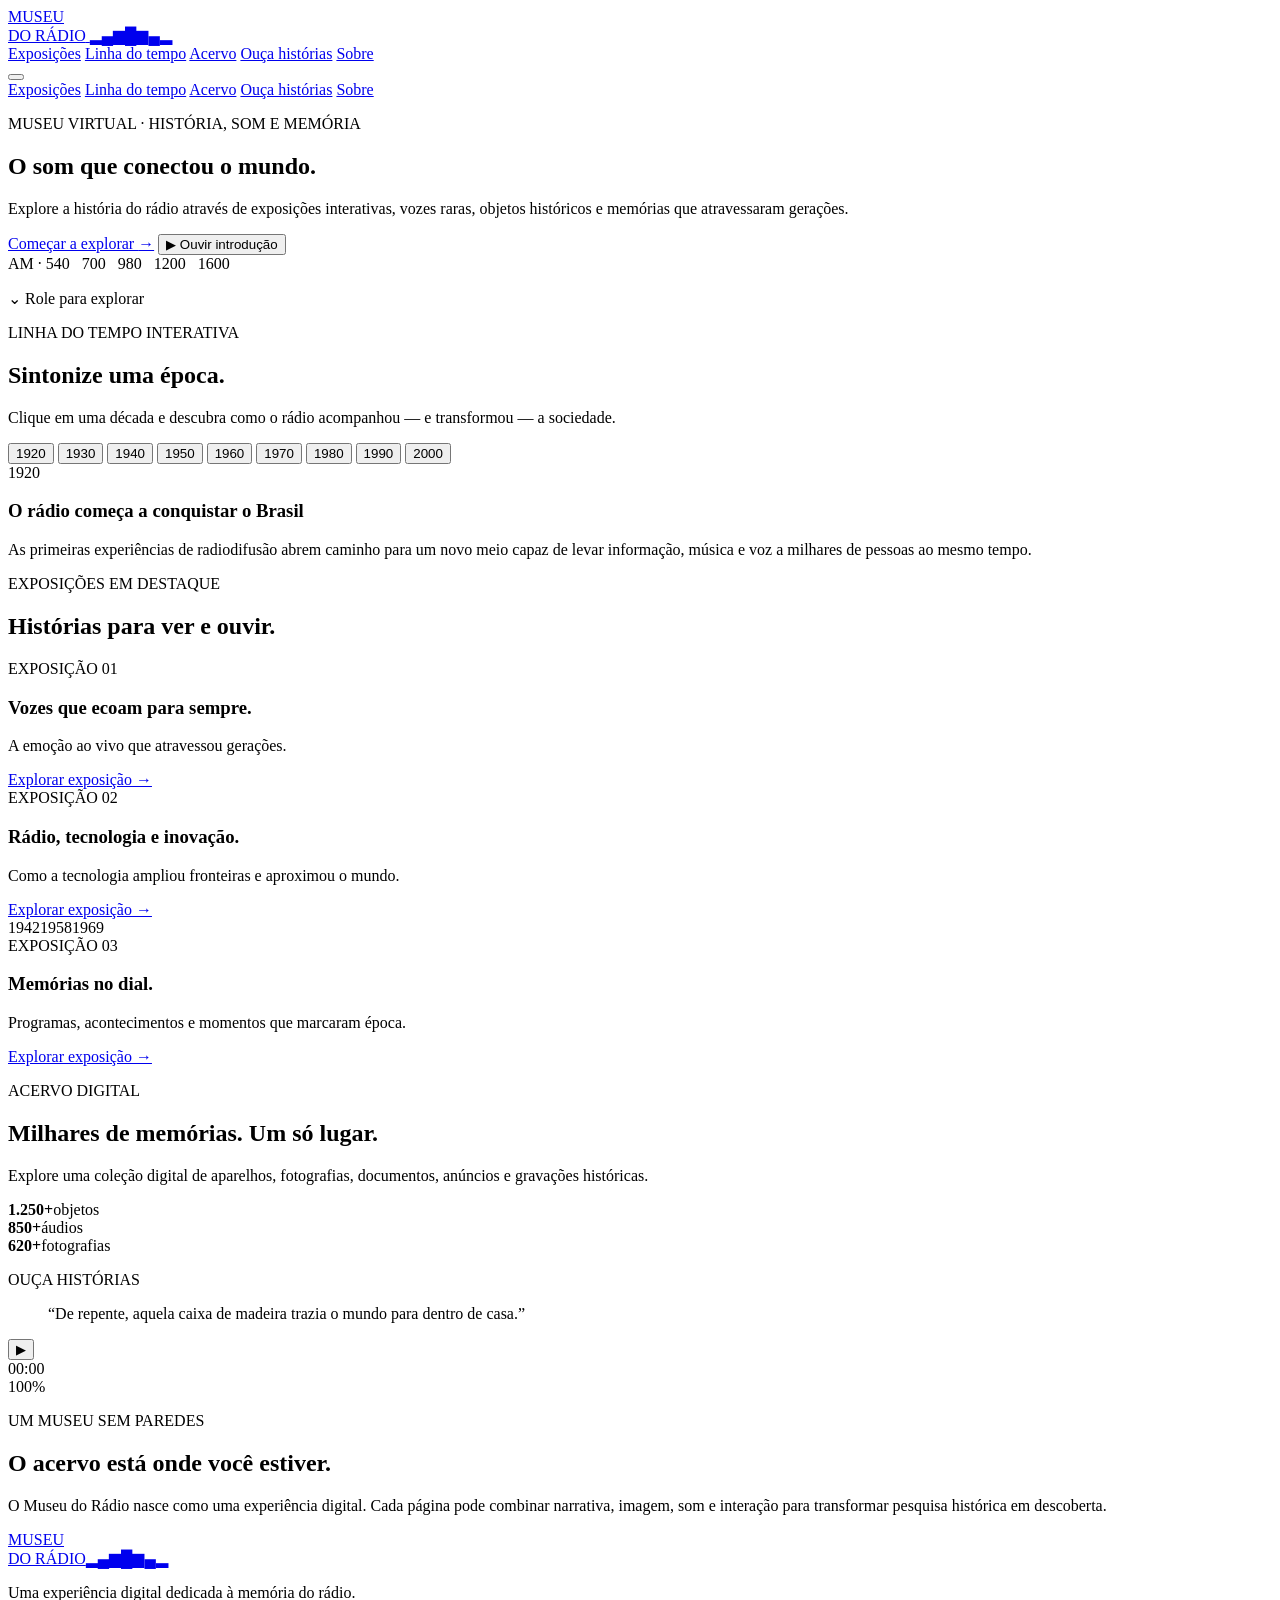
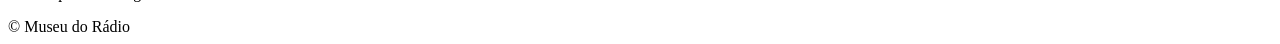
==== index.html @ 6caecdac "feat: add initial interactive museum homepage" ====
<!DOCTYPE html>
<html lang="pt-BR">
<head>
  <meta charset="UTF-8" />
  <meta name="viewport" content="width=device-width, initial-scale=1.0" />
  <meta name="description" content="Museu do Rádio — uma experiência digital sobre a história, as vozes e a tecnologia que conectaram gerações." />
  <title>Museu do Rádio</title>
  <link rel="preconnect" href="https://fonts.googleapis.com">
  <link rel="preconnect" href="https://fonts.gstatic.com" crossorigin>
  <link href="https://fonts.googleapis.com/css2?family=Cormorant+Garamond:wght@500;600;700&family=Inter:wght@400;500;600;700&display=swap" rel="stylesheet">
  <link rel="stylesheet" href="styles.css" />
</head>
<body>
  <div class="noise" aria-hidden="true"></div>

  <header class="site-header">
    <a class="brand" href="#inicio" aria-label="Museu do Rádio - Início">
      <span class="brand-title">MUSEU<br>DO RÁDIO</span>
      <span class="brand-wave" aria-hidden="true">▂▄▆█▆▄▂</span>
    </a>

    <nav class="desktop-nav" aria-label="Navegação principal">
      <a href="#exposicoes">Exposições</a>
      <a href="#linha-do-tempo">Linha do tempo</a>
      <a href="#acervo">Acervo</a>
      <a href="#historias">Ouça histórias</a>
      <a href="#sobre">Sobre</a>
    </nav>

    <button class="menu-toggle" type="button" aria-label="Abrir menu" aria-expanded="false" aria-controls="mobile-menu">
      <span></span><span></span><span></span>
    </button>

    <nav class="mobile-menu" id="mobile-menu" aria-label="Navegação mobile">
      <a href="#exposicoes">Exposições</a>
      <a href="#linha-do-tempo">Linha do tempo</a>
      <a href="#acervo">Acervo</a>
      <a href="#historias">Ouça histórias</a>
      <a href="#sobre">Sobre</a>
    </nav>
  </header>

  <main>
    <section class="hero" id="inicio">
      <div class="hero-copy reveal">
        <p class="eyebrow">MUSEU VIRTUAL · HISTÓRIA, SOM E MEMÓRIA</p>
        <h1>O som que <span>conectou</span> o mundo.</h1>
        <p class="hero-text">Explore a história do rádio através de exposições interativas, vozes raras, objetos históricos e memórias que atravessaram gerações.</p>
        <div class="hero-actions">
          <a class="primary-button" href="#linha-do-tempo">Começar a explorar <span>→</span></a>
          <button class="audio-button" type="button" id="intro-button" aria-pressed="false">
            <span class="play-icon">▶</span>
            <span id="intro-label">Ouvir introdução</span>
          </button>
        </div>
      </div>

      <div class="hero-art reveal" aria-label="Ilustração de um rádio antigo com onda sonora animada">
        <div class="wave-field" aria-hidden="true" id="wave-field"></div>
        <div class="radio-wrap" id="radio-wrap">
          <div class="radio-shadow"></div>
          <div class="radio">
            <div class="radio-face">
              <div class="speaker-grid"></div>
              <div class="dial-panel">
                <div class="frequency-line"><span></span><span></span><span></span><span></span><span></span></div>
                <div class="station-text">AM · 540 &nbsp; 700 &nbsp; 980 &nbsp; 1200 &nbsp; 1600</div>
              </div>
              <div class="controls">
                <div class="knob"></div>
                <div class="buttons"><i></i><i></i><i></i><i></i><i></i></div>
                <div class="knob"></div>
              </div>
            </div>
          </div>
        </div>
        <p class="scroll-hint"><span>⌄</span> Role para explorar</p>
      </div>
    </section>

    <section class="timeline-section content-section" id="linha-do-tempo">
      <div class="section-heading reveal">
        <p class="eyebrow">LINHA DO TEMPO INTERATIVA</p>
        <h2>Sintonize uma época.</h2>
        <p>Clique em uma década e descubra como o rádio acompanhou — e transformou — a sociedade.</p>
      </div>

      <div class="timeline reveal" role="group" aria-label="Décadas da história do rádio">
        <div class="timeline-track"></div>
        <button class="timeline-year active" data-year="1920" type="button"><span>1920</span></button>
        <button class="timeline-year" data-year="1930" type="button"><span>1930</span></button>
        <button class="timeline-year" data-year="1940" type="button"><span>1940</span></button>
        <button class="timeline-year" data-year="1950" type="button"><span>1950</span></button>
        <button class="timeline-year" data-year="1960" type="button"><span>1960</span></button>
        <button class="timeline-year" data-year="1970" type="button"><span>1970</span></button>
        <button class="timeline-year" data-year="1980" type="button"><span>1980</span></button>
        <button class="timeline-year" data-year="1990" type="button"><span>1990</span></button>
        <button class="timeline-year" data-year="2000" type="button"><span>2000</span></button>
      </div>

      <article class="timeline-card reveal" id="timeline-card" aria-live="polite">
        <div>
          <span class="timeline-big-year" id="timeline-big-year">1920</span>
          <h3 id="timeline-title">O rádio começa a conquistar o Brasil</h3>
        </div>
        <p id="timeline-description">As primeiras experiências de radiodifusão abrem caminho para um novo meio capaz de levar informação, música e voz a milhares de pessoas ao mesmo tempo.</p>
      </article>
    </section>

    <section class="exhibitions content-section" id="exposicoes">
      <div class="section-heading reveal">
        <p class="eyebrow">EXPOSIÇÕES EM DESTAQUE</p>
        <h2>Histórias para ver e ouvir.</h2>
      </div>

      <div class="cards-grid">
        <article class="museum-card reveal">
          <div class="card-visual microphone-visual" aria-hidden="true"><div class="mic"></div><div class="sound-lines"></div></div>
          <div class="card-content"><span>EXPOSIÇÃO 01</span><h3>Vozes que ecoam para sempre.</h3><p>A emoção ao vivo que atravessou gerações.</p><a href="#historias">Explorar exposição →</a></div>
        </article>
        <article class="museum-card reveal">
          <div class="card-visual frequency-visual" aria-hidden="true"><div class="frequency-ring"></div></div>
          <div class="card-content"><span>EXPOSIÇÃO 02</span><h3>Rádio, tecnologia e inovação.</h3><p>Como a tecnologia ampliou fronteiras e aproximou o mundo.</p><a href="#acervo">Explorar exposição →</a></div>
        </article>
        <article class="museum-card reveal">
          <div class="card-visual memory-visual" aria-hidden="true"><span>1942</span><span>1958</span><span>1969</span></div>
          <div class="card-content"><span>EXPOSIÇÃO 03</span><h3>Memórias no dial.</h3><p>Programas, acontecimentos e momentos que marcaram época.</p><a href="#linha-do-tempo">Explorar exposição →</a></div>
        </article>
      </div>
    </section>

    <section class="archive-story content-section" id="acervo">
      <div class="archive-panel reveal">
        <p class="eyebrow">ACERVO DIGITAL</p>
        <h2>Milhares de memórias. Um só lugar.</h2>
        <p>Explore uma coleção digital de aparelhos, fotografias, documentos, anúncios e gravações históricas.</p>
        <div class="archive-stats">
          <div><strong>1.250+</strong><span>objetos</span></div>
          <div><strong>850+</strong><span>áudios</span></div>
          <div><strong>620+</strong><span>fotografias</span></div>
        </div>
      </div>

      <div class="story-panel reveal" id="historias">
        <p class="eyebrow">OUÇA HISTÓRIAS</p>
        <blockquote>“De repente, aquela caixa de madeira trazia o mundo para dentro de casa.”</blockquote>
        <div class="story-player">
          <button type="button" id="story-play" aria-label="Reproduzir história">▶</button>
          <div class="story-wave" aria-hidden="true"><i></i><i></i><i></i><i></i><i></i><i></i><i></i><i></i><i></i><i></i><i></i><i></i><i></i><i></i><i></i></div>
          <span id="story-time">00:00</span>
        </div>
      </div>
    </section>

    <section class="about content-section" id="sobre">
      <div class="about-number reveal">100%</div>
      <div class="about-copy reveal"><p class="eyebrow">UM MUSEU SEM PAREDES</p><h2>O acervo está onde você estiver.</h2><p>O Museu do Rádio nasce como uma experiência digital. Cada página pode combinar narrativa, imagem, som e interação para transformar pesquisa histórica em descoberta.</p></div>
    </section>
  </main>

  <footer>
    <a class="brand footer-brand" href="#inicio"><span class="brand-title">MUSEU<br>DO RÁDIO</span><span class="brand-wave">▂▄▆█▆▄▂</span></a>
    <p>Uma experiência digital dedicada à memória do rádio.</p>
    <span>© <span id="year"></span> Museu do Rádio</span>
  </footer>

  <script src="script.js"></script>
</body>
</html>
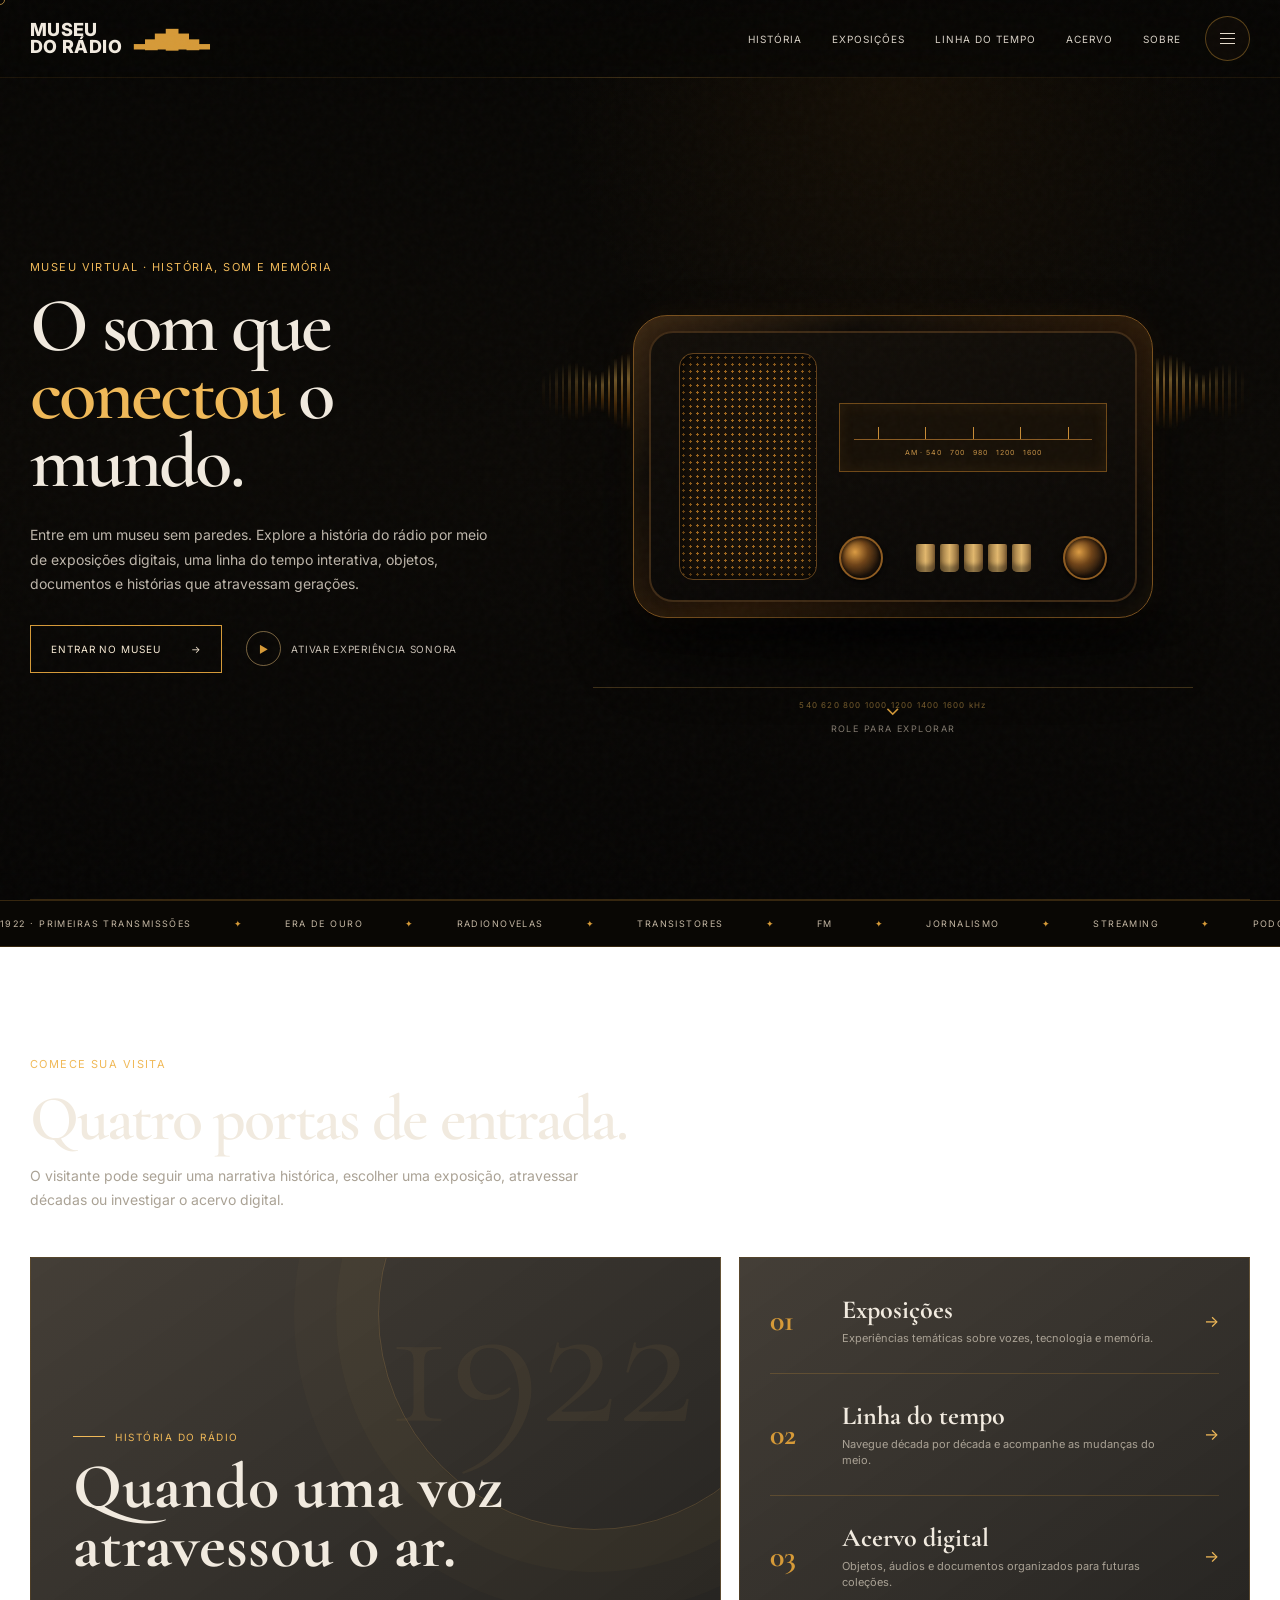
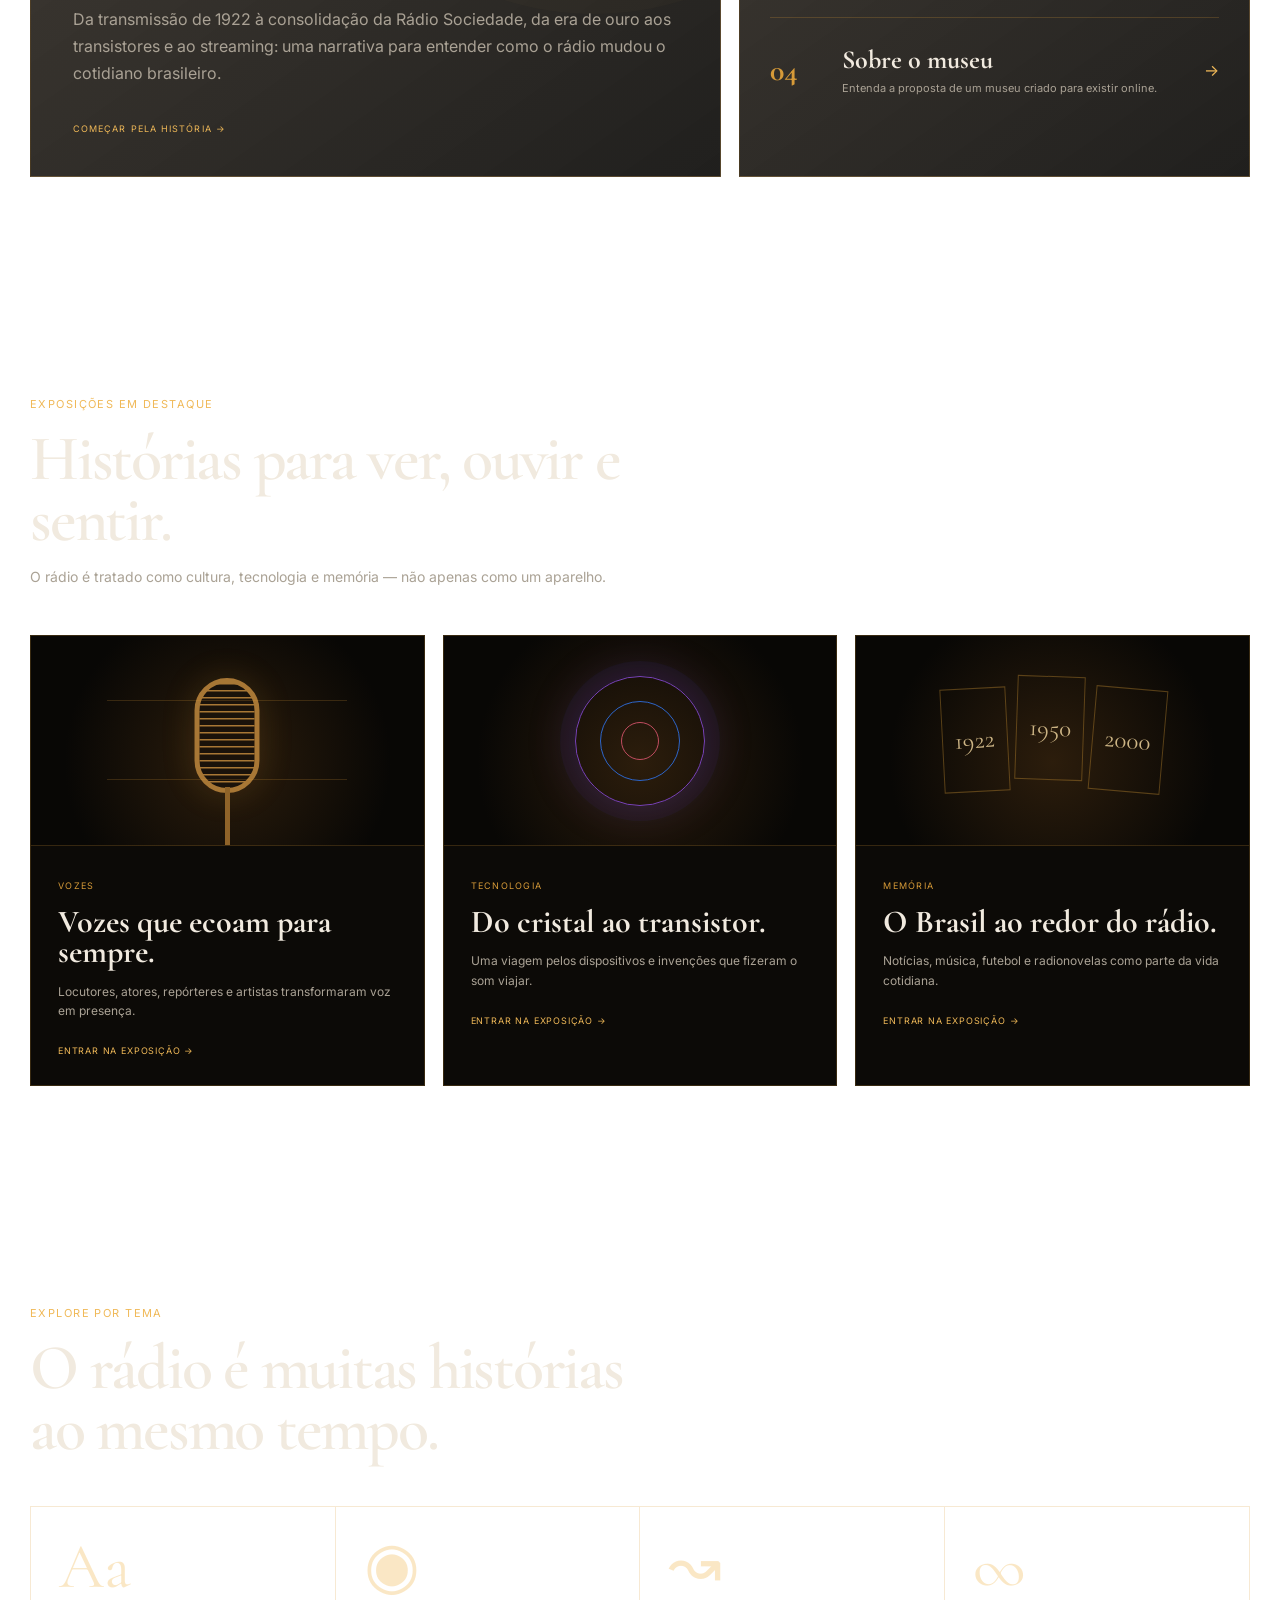
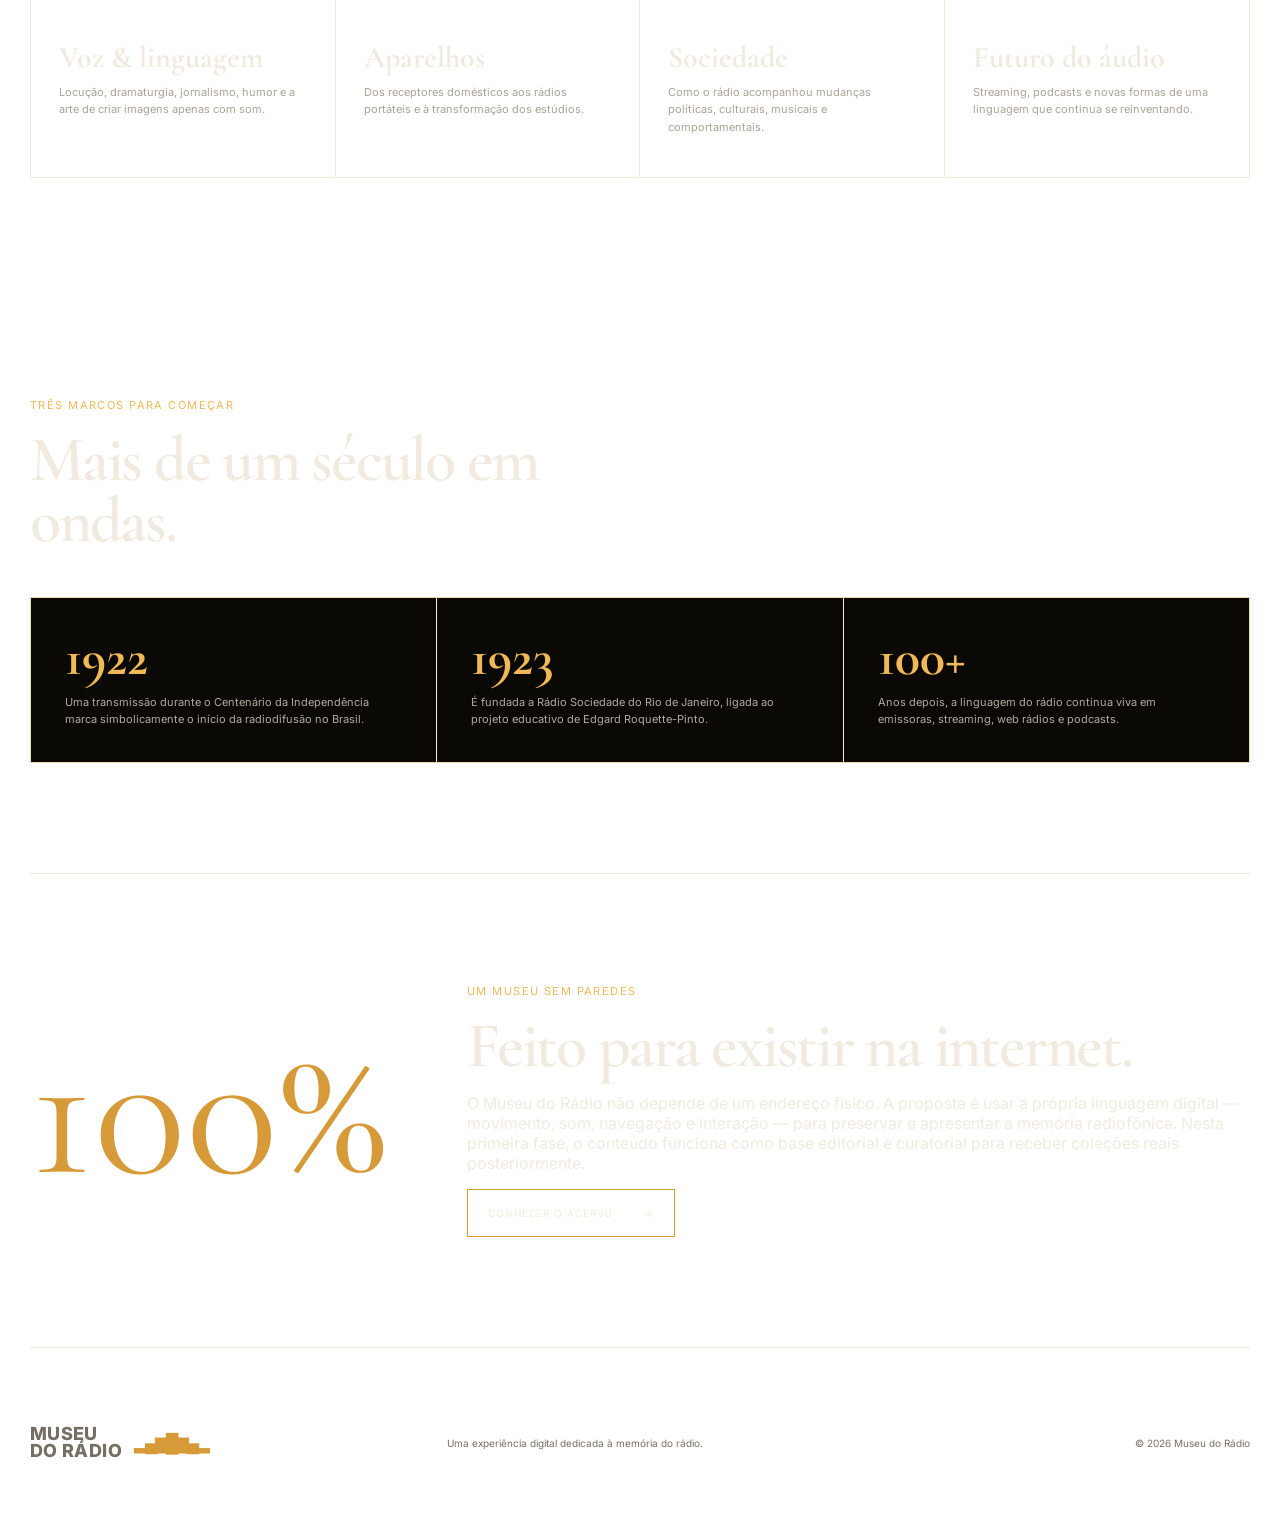
==== commit 2cb918cc: "feat: expand homepage into full virtual museum portal" ====
--- a/index.html
+++ b/index.html
@@ -5,39 +5,17 @@
   <meta name="viewport" content="width=device-width, initial-scale=1.0" />
   <meta name="description" content="Museu do Rádio — uma experiência digital sobre a história, as vozes e a tecnologia que conectaram gerações." />
   <title>Museu do Rádio</title>
-  <link rel="preconnect" href="https://fonts.googleapis.com">
-  <link rel="preconnect" href="https://fonts.gstatic.com" crossorigin>
+  <link rel="preconnect" href="https://fonts.googleapis.com"><link rel="preconnect" href="https://fonts.gstatic.com" crossorigin>
   <link href="https://fonts.googleapis.com/css2?family=Cormorant+Garamond:wght@500;600;700&family=Inter:wght@400;500;600;700&display=swap" rel="stylesheet">
-  <link rel="stylesheet" href="styles.css" />
+  <link rel="stylesheet" href="styles.css" /><link rel="stylesheet" href="site.css" />
 </head>
 <body>
-  <div class="noise" aria-hidden="true"></div>
-
+  <div class="noise" aria-hidden="true"></div><div class="tuning-dot" aria-hidden="true"></div>
   <header class="site-header">
-    <a class="brand" href="#inicio" aria-label="Museu do Rádio - Início">
-      <span class="brand-title">MUSEU<br>DO RÁDIO</span>
-      <span class="brand-wave" aria-hidden="true">▂▄▆█▆▄▂</span>
-    </a>
-
-    <nav class="desktop-nav" aria-label="Navegação principal">
-      <a href="#exposicoes">Exposições</a>
-      <a href="#linha-do-tempo">Linha do tempo</a>
-      <a href="#acervo">Acervo</a>
-      <a href="#historias">Ouça histórias</a>
-      <a href="#sobre">Sobre</a>
-    </nav>
-
-    <button class="menu-toggle" type="button" aria-label="Abrir menu" aria-expanded="false" aria-controls="mobile-menu">
-      <span></span><span></span><span></span>
-    </button>
-
-    <nav class="mobile-menu" id="mobile-menu" aria-label="Navegação mobile">
-      <a href="#exposicoes">Exposições</a>
-      <a href="#linha-do-tempo">Linha do tempo</a>
-      <a href="#acervo">Acervo</a>
-      <a href="#historias">Ouça histórias</a>
-      <a href="#sobre">Sobre</a>
-    </nav>
+    <a class="brand" href="index.html" aria-label="Museu do Rádio - Início"><span class="brand-title">MUSEU<br>DO RÁDIO</span><span class="brand-wave" aria-hidden="true">▂▄▆█▆▄▂</span></a>
+    <nav class="desktop-nav" aria-label="Navegação principal"><a href="historia.html">História</a><a href="exposicoes.html">Exposições</a><a href="linha-do-tempo.html">Linha do tempo</a><a href="acervo.html">Acervo</a><a href="#sobre">Sobre</a></nav>
+    <button class="menu-toggle" type="button" aria-label="Abrir menu" aria-expanded="false" aria-controls="mobile-menu"><span></span><span></span><span></span></button>
+    <nav class="mobile-menu" id="mobile-menu" aria-label="Navegação mobile"><a href="historia.html">História</a><a href="exposicoes.html">Exposições</a><a href="linha-do-tempo.html">Linha do tempo</a><a href="acervo.html">Acervo</a><a href="#sobre">Sobre</a></nav>
   </header>
 
   <main>
@@ -45,125 +23,48 @@
       <div class="hero-copy reveal">
         <p class="eyebrow">MUSEU VIRTUAL · HISTÓRIA, SOM E MEMÓRIA</p>
         <h1>O som que <span>conectou</span> o mundo.</h1>
-        <p class="hero-text">Explore a história do rádio através de exposições interativas, vozes raras, objetos históricos e memórias que atravessaram gerações.</p>
-        <div class="hero-actions">
-          <a class="primary-button" href="#linha-do-tempo">Começar a explorar <span>→</span></a>
-          <button class="audio-button" type="button" id="intro-button" aria-pressed="false">
-            <span class="play-icon">▶</span>
-            <span id="intro-label">Ouvir introdução</span>
-          </button>
-        </div>
+        <p class="hero-text">Entre em um museu sem paredes. Explore a história do rádio por meio de exposições digitais, uma linha do tempo interativa, objetos, documentos e histórias que atravessam gerações.</p>
+        <div class="hero-actions"><a class="primary-button" href="historia.html">Entrar no museu <span>→</span></a><button class="audio-button" type="button" id="intro-button" aria-pressed="false"><span class="play-icon">▶</span><span id="intro-label">Ativar experiência sonora</span></button></div>
       </div>
-
       <div class="hero-art reveal" aria-label="Ilustração de um rádio antigo com onda sonora animada">
         <div class="wave-field" aria-hidden="true" id="wave-field"></div>
-        <div class="radio-wrap" id="radio-wrap">
-          <div class="radio-shadow"></div>
-          <div class="radio">
-            <div class="radio-face">
-              <div class="speaker-grid"></div>
-              <div class="dial-panel">
-                <div class="frequency-line"><span></span><span></span><span></span><span></span><span></span></div>
-                <div class="station-text">AM · 540 &nbsp; 700 &nbsp; 980 &nbsp; 1200 &nbsp; 1600</div>
-              </div>
-              <div class="controls">
-                <div class="knob"></div>
-                <div class="buttons"><i></i><i></i><i></i><i></i><i></i></div>
-                <div class="knob"></div>
-              </div>
-            </div>
-          </div>
-        </div>
+        <div class="radio-wrap" id="radio-wrap"><div class="radio-shadow"></div><div class="radio"><div class="radio-face"><div class="speaker-grid"></div><div class="dial-panel"><div class="frequency-line"><span></span><span></span><span></span><span></span><span></span></div><div class="station-text">AM · 540 &nbsp; 700 &nbsp; 980 &nbsp; 1200 &nbsp; 1600</div></div><div class="controls"><div class="knob"></div><div class="buttons"><i></i><i></i><i></i><i></i><i></i></div><div class="knob"></div></div></div></div></div>
         <p class="scroll-hint"><span>⌄</span> Role para explorar</p>
       </div>
     </section>
 
-    <section class="timeline-section content-section" id="linha-do-tempo">
-      <div class="section-heading reveal">
-        <p class="eyebrow">LINHA DO TEMPO INTERATIVA</p>
-        <h2>Sintonize uma época.</h2>
-        <p>Clique em uma década e descubra como o rádio acompanhou — e transformou — a sociedade.</p>
-      </div>
+    <div class="home-marquee" aria-hidden="true"><div class="home-marquee-track"><span>1922 · primeiras transmissões</span><span>Era de ouro</span><span>Radionovelas</span><span>Transistores</span><span>FM</span><span>Jornalismo</span><span>Streaming</span><span>Podcasts</span><span>1922 · primeiras transmissões</span><span>Era de ouro</span><span>Radionovelas</span><span>Transistores</span><span>FM</span><span>Jornalismo</span><span>Streaming</span><span>Podcasts</span></div></div>
 
-      <div class="timeline reveal" role="group" aria-label="Décadas da história do rádio">
-        <div class="timeline-track"></div>
-        <button class="timeline-year active" data-year="1920" type="button"><span>1920</span></button>
-        <button class="timeline-year" data-year="1930" type="button"><span>1930</span></button>
-        <button class="timeline-year" data-year="1940" type="button"><span>1940</span></button>
-        <button class="timeline-year" data-year="1950" type="button"><span>1950</span></button>
-        <button class="timeline-year" data-year="1960" type="button"><span>1960</span></button>
-        <button class="timeline-year" data-year="1970" type="button"><span>1970</span></button>
-        <button class="timeline-year" data-year="1980" type="button"><span>1980</span></button>
-        <button class="timeline-year" data-year="1990" type="button"><span>1990</span></button>
-        <button class="timeline-year" data-year="2000" type="button"><span>2000</span></button>
-      </div>
-
-      <article class="timeline-card reveal" id="timeline-card" aria-live="polite">
-        <div>
-          <span class="timeline-big-year" id="timeline-big-year">1920</span>
-          <h3 id="timeline-title">O rádio começa a conquistar o Brasil</h3>
-        </div>
-        <p id="timeline-description">As primeiras experiências de radiodifusão abrem caminho para um novo meio capaz de levar informação, música e voz a milhares de pessoas ao mesmo tempo.</p>
-      </article>
-    </section>
-
-    <section class="exhibitions content-section" id="exposicoes">
-      <div class="section-heading reveal">
-        <p class="eyebrow">EXPOSIÇÕES EM DESTAQUE</p>
-        <h2>Histórias para ver e ouvir.</h2>
-      </div>
-
-      <div class="cards-grid">
-        <article class="museum-card reveal">
-          <div class="card-visual microphone-visual" aria-hidden="true"><div class="mic"></div><div class="sound-lines"></div></div>
-          <div class="card-content"><span>EXPOSIÇÃO 01</span><h3>Vozes que ecoam para sempre.</h3><p>A emoção ao vivo que atravessou gerações.</p><a href="#historias">Explorar exposição →</a></div>
-        </article>
-        <article class="museum-card reveal">
-          <div class="card-visual frequency-visual" aria-hidden="true"><div class="frequency-ring"></div></div>
-          <div class="card-content"><span>EXPOSIÇÃO 02</span><h3>Rádio, tecnologia e inovação.</h3><p>Como a tecnologia ampliou fronteiras e aproximou o mundo.</p><a href="#acervo">Explorar exposição →</a></div>
-        </article>
-        <article class="museum-card reveal">
-          <div class="card-visual memory-visual" aria-hidden="true"><span>1942</span><span>1958</span><span>1969</span></div>
-          <div class="card-content"><span>EXPOSIÇÃO 03</span><h3>Memórias no dial.</h3><p>Programas, acontecimentos e momentos que marcaram época.</p><a href="#linha-do-tempo">Explorar exposição →</a></div>
-        </article>
+    <section class="content-section">
+      <div class="section-heading reveal"><p class="eyebrow">COMECE SUA VISITA</p><h2>Quatro portas de entrada.</h2><p>O visitante pode seguir uma narrativa histórica, escolher uma exposição, atravessar décadas ou investigar o acervo digital.</p></div>
+      <div class="portal-grid">
+        <article class="portal-feature reveal"><span class="giant-year">1922</span><span class="museum-kicker">História do rádio</span><h3>Quando uma voz atravessou o ar.</h3><p>Da transmissão de 1922 à consolidação da Rádio Sociedade, da era de ouro aos transistores e ao streaming: uma narrativa para entender como o rádio mudou o cotidiano brasileiro.</p><a class="text-link" href="historia.html">Começar pela história →</a></article>
+        <div class="portal-list reveal"><a href="exposicoes.html"><strong>01</strong><div><h3>Exposições</h3><p>Experiências temáticas sobre vozes, tecnologia e memória.</p></div><b>→</b></a><a href="linha-do-tempo.html"><strong>02</strong><div><h3>Linha do tempo</h3><p>Navegue década por década e acompanhe as mudanças do meio.</p></div><b>→</b></a><a href="acervo.html"><strong>03</strong><div><h3>Acervo digital</h3><p>Objetos, áudios e documentos organizados para futuras coleções.</p></div><b>→</b></a><a href="#sobre"><strong>04</strong><div><h3>Sobre o museu</h3><p>Entenda a proposta de um museu criado para existir online.</p></div><b>→</b></a></div>
       </div>
     </section>
 
-    <section class="archive-story content-section" id="acervo">
-      <div class="archive-panel reveal">
-        <p class="eyebrow">ACERVO DIGITAL</p>
-        <h2>Milhares de memórias. Um só lugar.</h2>
-        <p>Explore uma coleção digital de aparelhos, fotografias, documentos, anúncios e gravações históricas.</p>
-        <div class="archive-stats">
-          <div><strong>1.250+</strong><span>objetos</span></div>
-          <div><strong>850+</strong><span>áudios</span></div>
-          <div><strong>620+</strong><span>fotografias</span></div>
-        </div>
-      </div>
-
-      <div class="story-panel reveal" id="historias">
-        <p class="eyebrow">OUÇA HISTÓRIAS</p>
-        <blockquote>“De repente, aquela caixa de madeira trazia o mundo para dentro de casa.”</blockquote>
-        <div class="story-player">
-          <button type="button" id="story-play" aria-label="Reproduzir história">▶</button>
-          <div class="story-wave" aria-hidden="true"><i></i><i></i><i></i><i></i><i></i><i></i><i></i><i></i><i></i><i></i><i></i><i></i><i></i><i></i><i></i></div>
-          <span id="story-time">00:00</span>
-        </div>
+    <section class="content-section" id="exposicoes">
+      <div class="section-heading reveal"><p class="eyebrow">EXPOSIÇÕES EM DESTAQUE</p><h2>Histórias para ver, ouvir e sentir.</h2><p>O rádio é tratado como cultura, tecnologia e memória — não apenas como um aparelho.</p></div>
+      <div class="cards-grid">
+        <article class="museum-card reveal"><div class="card-visual microphone-visual"><div class="mic"></div><div class="sound-lines"></div></div><div class="card-content"><span>VOZES</span><h3>Vozes que ecoam para sempre.</h3><p>Locutores, atores, repórteres e artistas transformaram voz em presença.</p><a href="exposicoes.html">Entrar na exposição →</a></div></article>
+        <article class="museum-card reveal"><div class="card-visual frequency-visual"><div class="frequency-ring"></div></div><div class="card-content"><span>TECNOLOGIA</span><h3>Do cristal ao transistor.</h3><p>Uma viagem pelos dispositivos e invenções que fizeram o som viajar.</p><a href="exposicoes.html">Entrar na exposição →</a></div></article>
+        <article class="museum-card reveal"><div class="card-visual memory-visual"><span>1922</span><span>1950</span><span>2000</span></div><div class="card-content"><span>MEMÓRIA</span><h3>O Brasil ao redor do rádio.</h3><p>Notícias, música, futebol e radionovelas como parte da vida cotidiana.</p><a href="exposicoes.html">Entrar na exposição →</a></div></article>
       </div>
     </section>
 
-    <section class="about content-section" id="sobre">
-      <div class="about-number reveal">100%</div>
-      <div class="about-copy reveal"><p class="eyebrow">UM MUSEU SEM PAREDES</p><h2>O acervo está onde você estiver.</h2><p>O Museu do Rádio nasce como uma experiência digital. Cada página pode combinar narrativa, imagem, som e interação para transformar pesquisa histórica em descoberta.</p></div>
+    <section class="content-section">
+      <div class="section-heading reveal"><p class="eyebrow">EXPLORE POR TEMA</p><h2>O rádio é muitas histórias ao mesmo tempo.</h2></div>
+      <div class="theme-grid reveal"><a class="theme-card" href="historia.html#ouro"><div class="theme-icon">Aa</div><h3>Voz & linguagem</h3><p>Locução, dramaturgia, jornalismo, humor e a arte de criar imagens apenas com som.</p></a><a class="theme-card" href="acervo.html"><div class="theme-icon">◉</div><h3>Aparelhos</h3><p>Dos receptores domésticos aos rádios portáteis e à transformação dos estúdios.</p></a><a class="theme-card" href="linha-do-tempo.html"><div class="theme-icon">↝</div><h3>Sociedade</h3><p>Como o rádio acompanhou mudanças políticas, culturais, musicais e comportamentais.</p></a><a class="theme-card" href="historia.html#digital"><div class="theme-icon">∞</div><h3>Futuro do áudio</h3><p>Streaming, podcasts e novas formas de uma linguagem que continua se reinventando.</p></a></div>
     </section>
+
+    <section class="content-section">
+      <div class="section-heading reveal"><p class="eyebrow">TRÊS MARCOS PARA COMEÇAR</p><h2>Mais de um século em ondas.</h2></div>
+      <div class="fact-strip reveal"><div class="fact"><strong>1922</strong><span>Uma transmissão durante o Centenário da Independência marca simbolicamente o início da radiodifusão no Brasil.</span></div><div class="fact"><strong>1923</strong><span>É fundada a Rádio Sociedade do Rio de Janeiro, ligada ao projeto educativo de Edgard Roquette-Pinto.</span></div><div class="fact"><strong>100+</strong><span>Anos depois, a linguagem do rádio continua viva em emissoras, streaming, web rádios e podcasts.</span></div></div>
+    </section>
+
+    <section class="about content-section" id="sobre"><div class="about-number reveal">100%</div><div class="about-copy reveal"><p class="eyebrow">UM MUSEU SEM PAREDES</p><h2>Feito para existir na internet.</h2><p>O Museu do Rádio não depende de um endereço físico. A proposta é usar a própria linguagem digital — movimento, som, navegação e interação — para preservar e apresentar a memória radiofônica. Nesta primeira fase, o conteúdo funciona como base editorial e curatorial para receber coleções reais posteriormente.</p><a class="primary-button" href="acervo.html">Conhecer o acervo <span>→</span></a></div></section>
   </main>
 
-  <footer>
-    <a class="brand footer-brand" href="#inicio"><span class="brand-title">MUSEU<br>DO RÁDIO</span><span class="brand-wave">▂▄▆█▆▄▂</span></a>
-    <p>Uma experiência digital dedicada à memória do rádio.</p>
-    <span>© <span id="year"></span> Museu do Rádio</span>
-  </footer>
-
-  <script src="script.js"></script>
-</body>
-</html>
+  <footer><a class="brand footer-brand" href="index.html"><span class="brand-title">MUSEU<br>DO RÁDIO</span><span class="brand-wave">▂▄▆█▆▄▂</span></a><p>Uma experiência digital dedicada à memória do rádio.</p><span>© <span id="year"></span> Museu do Rádio</span></footer>
+  <script src="script.js"></script><script src="site.js"></script>
+</body></html>
--- a/styles.css
+++ b/styles.css
@@ -0,0 +1,243 @@
+:root {
+  --bg: #080705;
+  --bg-soft: #0f0d09;
+  --panel: rgba(22, 18, 12, 0.78);
+  --line: rgba(219, 157, 55, 0.22);
+  --gold: #d69a38;
+  --gold-bright: #f0b958;
+  --cream: #f1eadf;
+  --muted: #aaa295;
+  --max: 1220px;
+}
+
+* { box-sizing: border-box; }
+html { scroll-behavior: smooth; }
+body {
+  margin: 0;
+  background:
+    radial-gradient(circle at 70% 10%, rgba(181, 110, 19, 0.08), transparent 28%),
+    linear-gradient(180deg, #070604 0%, #0b0906 50%, #060504 100%);
+  color: var(--cream);
+  font-family: 'Inter', sans-serif;
+  overflow-x: hidden;
+}
+body::selection { background: var(--gold); color: #090705; }
+a { color: inherit; text-decoration: none; }
+button { font: inherit; }
+
+.noise {
+  position: fixed;
+  inset: 0;
+  pointer-events: none;
+  z-index: 50;
+  opacity: 0.032;
+  background-image: url("data:image/svg+xml,%3Csvg viewBox='0 0 180 180' xmlns='http://www.w3.org/2000/svg'%3E%3Cfilter id='n'%3E%3CfeTurbulence type='fractalNoise' baseFrequency='.8' numOctaves='3' stitchTiles='stitch'/%3E%3C/filter%3E%3Crect width='100%25' height='100%25' filter='url(%23n)' opacity='.8'/%3E%3C/svg%3E");
+}
+
+.site-header {
+  width: min(calc(100% - 40px), var(--max));
+  margin: 0 auto;
+  min-height: 94px;
+  display: flex;
+  align-items: center;
+  justify-content: space-between;
+  gap: 24px;
+  position: relative;
+  z-index: 20;
+}
+.brand { display: inline-flex; align-items: center; gap: 12px; }
+.brand-title { font-weight: 800; font-size: 17px; line-height: .94; letter-spacing: .02em; }
+.brand-wave { color: var(--gold); font-size: 18px; letter-spacing: -3px; }
+.desktop-nav { display: flex; align-items: center; gap: 30px; margin-left: auto; }
+.desktop-nav a { text-transform: uppercase; font-size: 10px; letter-spacing: .1em; color: #d8d1c6; transition: color .25s ease; }
+.desktop-nav a:hover { color: var(--gold-bright); }
+.menu-toggle {
+  width: 45px; height: 45px; border-radius: 50%; border: 1px solid rgba(219,157,55,.38); background: rgba(20,15,9,.5); display: grid; place-content: center; gap: 4px; cursor: pointer; color: white;
+}
+.menu-toggle span { width: 15px; height: 1px; background: #e6dccd; display: block; transition: .25s ease; }
+.mobile-menu { display: none; }
+
+.hero {
+  width: min(calc(100% - 40px), var(--max));
+  margin: 0 auto;
+  min-height: 650px;
+  display: grid;
+  grid-template-columns: .8fr 1.2fr;
+  align-items: center;
+  gap: 30px;
+  border-bottom: 1px solid var(--line);
+  padding: 20px 0 64px;
+}
+.hero-copy { position: relative; z-index: 3; }
+.eyebrow { color: var(--gold-bright); font-size: 11px; letter-spacing: .13em; text-transform: uppercase; margin: 0 0 18px; }
+.hero h1, .section-heading h2, .archive-panel h2, .about-copy h2 {
+  font-family: 'Cormorant Garamond', serif;
+  font-weight: 600;
+  margin: 0;
+  letter-spacing: -.035em;
+}
+.hero h1 { font-size: clamp(56px, 6vw, 92px); max-width: 650px; line-height: .88; }
+.hero h1 span { color: var(--gold-bright); }
+.hero-text { color: #bdb5aa; max-width: 520px; font-size: 14px; line-height: 1.75; margin: 28px 0; }
+.hero-actions { display: flex; align-items: center; flex-wrap: wrap; gap: 18px; }
+.primary-button {
+  min-height: 48px; padding: 0 20px; border: 1px solid var(--gold); color: #f7ead4; display: inline-flex; align-items: center; gap: 30px; text-transform: uppercase; font-size: 10px; letter-spacing: .09em; transition: .25s ease;
+}
+.primary-button:hover { background: var(--gold); color: #090705; }
+.audio-button { border: 0; background: transparent; color: #c9c0b5; display: flex; align-items: center; gap: 10px; cursor: pointer; text-transform: uppercase; font-size: 10px; letter-spacing: .07em; }
+.play-icon { width: 35px; height: 35px; border: 1px solid rgba(230,190,120,.5); border-radius: 50%; display: grid; place-items: center; color: var(--gold); font-size: 10px; }
+
+.hero-art { min-height: 535px; position: relative; display: grid; place-items: center; perspective: 900px; }
+.wave-field { position: absolute; width: 100%; height: 50%; top: 11%; left: 0; display: flex; align-items: center; justify-content: center; gap: 4px; opacity: .95; mask-image: linear-gradient(90deg, transparent, #000 13%, #000 87%, transparent); }
+.wave-bar { width: 3px; min-height: 4px; border-radius: 99px; background: linear-gradient(180deg, transparent, var(--gold-bright), #9b5b12, transparent); box-shadow: 0 0 10px rgba(240,185,88,.15); transform-origin: center; }
+.radio-wrap { position: relative; z-index: 2; width: min(520px, 82%); transform-style: preserve-3d; transition: transform .2s ease-out; }
+.radio-shadow { position: absolute; width: 115%; height: 36px; left: -7.5%; bottom: -30px; background: radial-gradient(ellipse, rgba(0,0,0,.85), transparent 70%); filter: blur(7px); }
+.radio {
+  aspect-ratio: 1.72 / 1;
+  border-radius: 34px;
+  padding: 15px;
+  background: linear-gradient(145deg, #342211 0%, #0d0a07 25%, #241508 55%, #090705 85%);
+  border: 1px solid #79501e;
+  box-shadow: inset 0 0 25px rgba(255,190,75,.08), 0 35px 60px rgba(0,0,0,.65), 0 0 30px rgba(180,110,25,.08);
+}
+.radio-face {
+  height: 100%; border-radius: 24px; border: 2px solid #3f2b16; background: linear-gradient(#120e09, #0a0806); padding: 20px 28px; display: grid; grid-template-columns: .75fr 1.45fr; grid-template-rows: 1fr auto; gap: 15px 22px;
+}
+.speaker-grid {
+  grid-row: 1 / 3;
+  border-radius: 14px;
+  border: 1px solid #62411c;
+  background-color: #171008;
+  background-image: radial-gradient(circle, #a46a1f 1px, transparent 1.3px);
+  background-size: 7px 7px;
+  box-shadow: inset 0 0 20px #000;
+}
+.dial-panel { align-self: center; padding: 14px; border: 1px solid #704918; background: #171007; box-shadow: inset 0 0 16px rgba(236,171,66,.08); }
+.frequency-line { height: 22px; border-bottom: 1px solid #8b5c23; display: flex; justify-content: space-around; align-items: end; }
+.frequency-line span { height: 12px; width: 1px; background: #c88c36; }
+.station-text { color: #c79246; font-size: 7px; letter-spacing: .12em; margin-top: 8px; text-align: center; white-space: nowrap; }
+.controls { display: flex; align-items: center; justify-content: space-between; gap: 14px; }
+.knob { width: 44px; height: 44px; border-radius: 50%; border: 2px solid #8e5b20; background: radial-gradient(circle at 35% 35%, #dc9c42, #6f4318 35%, #1d1209 68%); box-shadow: inset 0 0 5px #000, 0 2px 5px #000; }
+.buttons { display: flex; align-items: end; gap: 5px; flex: 1; justify-content: center; }
+.buttons i { display: block; width: 19px; height: 28px; border-radius: 2px 2px 5px 5px; background: linear-gradient(90deg, #8f6e3b, #e1b76d, #856234); box-shadow: inset 0 -7px 4px rgba(0,0,0,.35); }
+.scroll-hint { position: absolute; bottom: 0; margin: 0; color: #82796e; text-transform: uppercase; font-size: 9px; letter-spacing: .16em; display: flex; flex-direction: column; gap: 3px; align-items: center; }
+.scroll-hint span { font-size: 20px; color: var(--gold); animation: bob 1.6s ease-in-out infinite; }
+
+.content-section { width: min(calc(100% - 40px), var(--max)); margin: 0 auto; padding: 110px 0; }
+.section-heading { max-width: 650px; margin-bottom: 46px; }
+.section-heading h2, .archive-panel h2, .about-copy h2 { font-size: clamp(42px, 5vw, 70px); line-height: .95; }
+.section-heading > p:last-child { color: var(--muted); max-width: 590px; line-height: 1.7; font-size: 14px; }
+
+.timeline-section { border-bottom: 1px solid var(--line); }
+.timeline { display: grid; grid-template-columns: repeat(9, 1fr); position: relative; margin: 70px 0 45px; }
+.timeline-track { position: absolute; height: 1px; background: linear-gradient(90deg, transparent, #745022 7%, #745022 93%, transparent); left: 0; right: 0; top: 50%; }
+.timeline-year { position: relative; z-index: 2; justify-self: center; width: 58px; height: 58px; border-radius: 50%; background: #0b0906; border: 1px solid transparent; color: #9f978b; cursor: pointer; transition: .25s ease; font-size: 10px; }
+.timeline-year::after { content: ''; position: absolute; width: 6px; height: 6px; background: #b98131; border-radius: 50%; top: 50%; left: 50%; transform: translate(-50%,-50%); transition: .25s ease; }
+.timeline-year span { position: absolute; top: -23px; left: 50%; transform: translateX(-50%); }
+.timeline-year:hover, .timeline-year.active { border-color: var(--gold); color: var(--gold-bright); box-shadow: 0 0 35px rgba(214,154,56,.12); }
+.timeline-year.active::after { width: 13px; height: 13px; background: var(--gold-bright); box-shadow: 0 0 18px var(--gold); }
+.timeline-card { display: grid; grid-template-columns: .8fr 1.2fr; gap: 50px; padding: 34px; border: 1px solid var(--line); background: linear-gradient(120deg, rgba(44,29,12,.45), rgba(12,10,7,.65)); }
+.timeline-big-year { display: block; font-family: 'Cormorant Garamond', serif; color: var(--gold-bright); font-size: 64px; line-height: 1; }
+.timeline-card h3 { font-family: 'Cormorant Garamond', serif; font-size: 30px; margin: 8px 0 0; }
+.timeline-card p { color: var(--muted); line-height: 1.8; margin: 0; align-self: center; }
+
+.cards-grid { display: grid; grid-template-columns: repeat(3, 1fr); gap: 18px; }
+.museum-card { min-height: 430px; border: 1px solid var(--line); background: #0c0a07; overflow: hidden; position: relative; transition: transform .3s ease, border-color .3s ease; }
+.museum-card:hover { transform: translateY(-7px); border-color: rgba(219,157,55,.55); }
+.card-visual { height: 210px; border-bottom: 1px solid var(--line); position: relative; overflow: hidden; background: radial-gradient(circle at 50% 60%, #2c1d0c, #080705 70%); }
+.card-content { padding: 27px; }
+.card-content > span { color: var(--gold); font-size: 9px; letter-spacing: .14em; }
+.card-content h3 { font-family: 'Cormorant Garamond', serif; font-size: 32px; line-height: .95; margin: 14px 0; }
+.card-content p { color: var(--muted); font-size: 12px; line-height: 1.65; }
+.card-content a { color: var(--gold-bright); text-transform: uppercase; font-size: 9px; letter-spacing: .09em; display: inline-block; margin-top: 12px; }
+.mic { position: absolute; width: 65px; height: 115px; border: 5px solid #a87735; border-radius: 33px; top: 42px; left: 50%; transform: translateX(-50%); background: repeating-linear-gradient(0deg,#1a120a 0 5px,#a87735 6px 7px); box-shadow: 0 0 35px rgba(214,154,56,.15); }
+.mic::after { content: ''; position: absolute; width: 5px; height: 62px; background: #8f6329; left: 50%; top: 104px; transform: translateX(-50%); box-shadow: -25px 54px 0 0 transparent; }
+.sound-lines { position: absolute; left: 50%; top: 50%; width: 240px; height: 80px; border-top: 1px solid rgba(219,157,55,.2); border-bottom: 1px solid rgba(219,157,55,.2); transform: translate(-50%,-50%); }
+.frequency-ring { width: 130px; height: 130px; border: 1px solid #7842bb; border-radius: 50%; position: absolute; top: 40px; left: 50%; transform: translateX(-50%); box-shadow: 0 0 0 15px rgba(81,50,179,.08), 0 0 50px rgba(119,69,234,.22); }
+.frequency-ring::before, .frequency-ring::after { content: ''; position: absolute; border-radius: 50%; inset: 24px; border: 1px solid #2d65c9; }
+.frequency-ring::after { inset: 45px; border-color: #c14d60; }
+.memory-visual { display: flex; align-items: center; justify-content: center; gap: 8px; }
+.memory-visual span { border: 1px solid rgba(219,157,55,.35); padding: 36px 12px; font-family: 'Cormorant Garamond', serif; font-size: 25px; color: #cdb585; transform: rotate(-3deg); }
+.memory-visual span:nth-child(2) { transform: translateY(-12px) rotate(2deg); }
+.memory-visual span:nth-child(3) { transform: rotate(5deg); }
+
+.archive-story { display: grid; grid-template-columns: 1fr 1fr; gap: 18px; }
+.archive-panel, .story-panel { border: 1px solid var(--line); padding: 48px; min-height: 410px; background: linear-gradient(135deg, rgba(44,29,12,.42), rgba(10,8,6,.82)); }
+.archive-panel > p:not(.eyebrow) { color: var(--muted); line-height: 1.7; font-size: 13px; }
+.archive-stats { display: flex; gap: 36px; margin-top: 45px; flex-wrap: wrap; }
+.archive-stats div { display: flex; flex-direction: column; }
+.archive-stats strong { font-family: 'Cormorant Garamond', serif; color: var(--gold-bright); font-size: 32px; }
+.archive-stats span { color: #81796e; text-transform: uppercase; font-size: 8px; letter-spacing: .12em; }
+.story-panel blockquote { font-family: 'Cormorant Garamond', serif; font-size: clamp(31px, 3.5vw, 50px); line-height: .98; margin: 36px 0; color: #e8dfd3; }
+.story-player { display: grid; grid-template-columns: 48px 1fr auto; align-items: center; gap: 15px; }
+.story-player button { width: 48px; height: 48px; border-radius: 50%; border: 1px solid var(--gold); background: transparent; color: var(--gold); cursor: pointer; }
+.story-wave { height: 42px; display: flex; gap: 4px; align-items: center; }
+.story-wave i { width: 3px; height: 8px; background: #8c6328; border-radius: 5px; transition: height .2s ease; }
+.story-wave.playing i { animation: storyWave .75s ease-in-out infinite alternate; }
+.story-wave i:nth-child(3n) { animation-delay: -.2s; }
+.story-wave i:nth-child(4n) { animation-delay: -.4s; }
+.story-player span { color: #8f877d; font-size: 10px; }
+
+.about { border-top: 1px solid var(--line); display: grid; grid-template-columns: .65fr 1.35fr; gap: 60px; align-items: center; }
+.about-number { font-family: 'Cormorant Garamond', serif; color: var(--gold); font-size: clamp(95px, 15vw, 210px); line-height: .75; opacity: .82; }
+.about-copy p:last-child { color: var(--muted); line-height: 1.8; max-width: 630px; }
+
+footer { width: min(calc(100% - 40px), var(--max)); margin: 0 auto; min-height: 190px; border-top: 1px solid var(--line); display: grid; grid-template-columns: 1fr 1fr 1fr; align-items: center; gap: 30px; color: #776f65; font-size: 10px; }
+footer > span { text-align: right; }
+
+.reveal { opacity: 0; transform: translateY(24px); transition: opacity .75s ease, transform .75s ease; }
+.reveal.visible { opacity: 1; transform: translateY(0); }
+
+@keyframes bob { 50% { transform: translateY(6px); } }
+@keyframes storyWave { from { height: 7px; } to { height: 35px; background: var(--gold-bright); } }
+
+@media (max-width: 980px) {
+  .desktop-nav { display: none; }
+  .mobile-menu { position: absolute; right: 0; top: 80px; width: min(330px, calc(100vw - 40px)); border: 1px solid var(--line); background: rgba(10,8,5,.97); backdrop-filter: blur(20px); padding: 20px; flex-direction: column; gap: 0; }
+  .mobile-menu.open { display: flex; }
+  .mobile-menu a { padding: 15px 7px; border-bottom: 1px solid rgba(219,157,55,.12); text-transform: uppercase; font-size: 10px; letter-spacing: .1em; }
+  .hero { grid-template-columns: 1fr; padding-top: 50px; }
+  .hero-copy { text-align: center; }
+  .hero h1, .hero-text { margin-left: auto; margin-right: auto; }
+  .hero-actions { justify-content: center; }
+  .hero-art { min-height: 480px; }
+  .timeline { overflow-x: auto; grid-template-columns: repeat(9, 100px); padding-top: 15px; scrollbar-width: thin; }
+  .timeline-track { width: 900px; }
+  .timeline-card, .archive-story, .about { grid-template-columns: 1fr; }
+  .cards-grid { grid-template-columns: 1fr 1fr; }
+  footer { grid-template-columns: 1fr; text-align: center; padding: 50px 0; }
+  footer .brand { justify-content: center; }
+  footer > span { text-align: center; }
+}
+
+@media (max-width: 640px) {
+  .site-header, .hero, .content-section, footer { width: min(calc(100% - 28px), var(--max)); }
+  .site-header { min-height: 76px; }
+  .hero { min-height: auto; padding: 34px 0 50px; }
+  .hero h1 { font-size: clamp(52px, 17vw, 72px); }
+  .hero-text { font-size: 13px; }
+  .primary-button { width: 100%; justify-content: space-between; }
+  .hero-actions { flex-direction: column; }
+  .hero-art { min-height: 400px; }
+  .wave-field { height: 48%; top: 10%; gap: 3px; }
+  .radio-wrap { width: 92%; }
+  .radio { border-radius: 23px; padding: 9px; }
+  .radio-face { border-radius: 17px; padding: 13px; gap: 10px; grid-template-columns: .7fr 1.3fr; }
+  .knob { width: 33px; height: 33px; }
+  .buttons i { width: 13px; height: 21px; }
+  .station-text { font-size: 5px; }
+  .content-section { padding: 75px 0; }
+  .section-heading h2, .archive-panel h2, .about-copy h2 { font-size: 48px; }
+  .timeline-card { grid-template-columns: 1fr; gap: 20px; padding: 24px; }
+  .cards-grid { grid-template-columns: 1fr; }
+  .museum-card { min-height: 390px; }
+  .archive-panel, .story-panel { padding: 28px; min-height: auto; }
+  .archive-stats { gap: 22px; }
+  .about-number { font-size: 120px; }
+}
+
+@media (prefers-reduced-motion: reduce) {
+  html { scroll-behavior: auto; }
+  *, *::before, *::after { animation-duration: .001ms !important; animation-iteration-count: 1 !important; transition-duration: .001ms !important; }
+  .reveal { opacity: 1; transform: none; }
+}
--- a/site.css
+++ b/site.css
@@ -0,0 +1,247 @@
+:root {
+  --red: #8f2f22;
+  --ink: #080705;
+  --paper: #efe5d3;
+  --violet: #7756d8;
+}
+
+/* Shared navigation and richer museum shell */
+body { background-attachment: fixed; }
+.site-header {
+  position: sticky;
+  top: 0;
+  width: 100%;
+  padding: 0 max(20px, calc((100% - var(--max)) / 2));
+  background: linear-gradient(180deg, rgba(7,6,4,.94), rgba(7,6,4,.72));
+  backdrop-filter: blur(18px);
+  border-bottom: 1px solid rgba(219,157,55,.1);
+  min-height: 78px;
+}
+.site-header::after {
+  content: '';
+  position: absolute;
+  left: 0; right: 0; bottom: -1px;
+  height: 1px;
+  background: linear-gradient(90deg, transparent, rgba(240,185,88,.45), transparent);
+  transform: scaleX(.25);
+  opacity: .35;
+  transition: .4s ease;
+}
+.site-header.scrolled::after { transform: scaleX(1); opacity: .8; }
+.desktop-nav a[aria-current="page"] { color: var(--gold-bright); }
+.brand-title { font-size: 18px; }
+
+.museum-kicker {
+  display: inline-flex;
+  align-items: center;
+  gap: 10px;
+  color: var(--gold-bright);
+  font-size: 10px;
+  letter-spacing: .15em;
+  text-transform: uppercase;
+}
+.museum-kicker::before { content: ''; width: 32px; height: 1px; background: currentColor; }
+
+/* Home enhancements */
+.hero { min-height: calc(100vh - 78px); max-height: 920px; }
+.hero-copy::before {
+  content: 'AM  ·  FM  ·  ONDAS CURTAS';
+  position: absolute;
+  left: -56px;
+  top: 50%;
+  transform: translate(-100%, -50%) rotate(-90deg);
+  color: rgba(240,185,88,.28);
+  font-size: 9px;
+  letter-spacing: .25em;
+  white-space: nowrap;
+}
+.hero-art::after {
+  content: '540   620   800   1000   1200   1400   1600 kHz';
+  position: absolute;
+  bottom: 24px;
+  width: 84%;
+  padding-top: 12px;
+  border-top: 1px solid rgba(240,185,88,.23);
+  color: rgba(240,185,88,.48);
+  text-align: center;
+  font-size: 8px;
+  letter-spacing: .15em;
+}
+.tuning-dot {
+  position: fixed;
+  width: 10px;
+  height: 10px;
+  border: 1px solid rgba(240,185,88,.65);
+  border-radius: 50%;
+  pointer-events: none;
+  z-index: 60;
+  transform: translate(-50%,-50%);
+  transition: width .18s ease,height .18s ease,background .18s ease;
+  mix-blend-mode: screen;
+}
+.tuning-dot.active { width: 26px; height: 26px; background: rgba(240,185,88,.08); }
+
+.home-marquee {
+  overflow: hidden;
+  border-top: 1px solid var(--line);
+  border-bottom: 1px solid var(--line);
+  background: #090704;
+}
+.home-marquee-track {
+  width: max-content;
+  display: flex;
+  gap: 42px;
+  padding: 17px 0;
+  color: #c4b7a4;
+  text-transform: uppercase;
+  font-size: 9px;
+  letter-spacing: .16em;
+  animation: marquee 24s linear infinite;
+}
+.home-marquee-track span::after { content: '✦'; color: var(--gold); margin-left: 42px; }
+@keyframes marquee { to { transform: translateX(-50%); } }
+
+.portal-grid { display: grid; grid-template-columns: 1.15fr .85fr; gap: 18px; }
+.portal-feature, .portal-list {
+  border: 1px solid var(--line);
+  background: linear-gradient(145deg, rgba(27,20,11,.82), rgba(8,7,5,.9));
+}
+.portal-feature { min-height: 520px; padding: 42px; position: relative; overflow: hidden; display: flex; flex-direction: column; justify-content: end; }
+.portal-feature::before {
+  content: '';
+  position: absolute;
+  width: 430px; height: 430px;
+  border: 1px solid rgba(240,185,88,.18);
+  border-radius: 50%;
+  top: -160px; right: -90px;
+  box-shadow: 0 0 0 42px rgba(240,185,88,.025), 0 0 0 84px rgba(240,185,88,.018);
+}
+.portal-feature .giant-year {
+  position: absolute; right: 26px; top: 6px;
+  font-family: 'Cormorant Garamond', serif;
+  font-size: clamp(120px, 15vw, 210px);
+  color: rgba(240,185,88,.055);
+  line-height: 1;
+}
+.portal-feature h3 { position: relative; font-family: 'Cormorant Garamond',serif; font-size: clamp(44px,5vw,68px); line-height: .93; margin: 14px 0; max-width: 620px; }
+.portal-feature p { position: relative; max-width: 610px; color: var(--muted); line-height: 1.7; }
+.text-link { display: inline-flex; gap: 12px; align-items: center; color: var(--gold-bright); text-transform: uppercase; letter-spacing: .12em; font-size: 9px; margin-top: 20px; }
+.portal-list { padding: 10px 30px; }
+.portal-list a { display: grid; grid-template-columns: 54px 1fr auto; gap: 18px; padding: 26px 0; align-items: center; border-bottom: 1px solid var(--line); transition: transform .25s ease; }
+.portal-list a:last-child { border-bottom: 0; }
+.portal-list a:hover { transform: translateX(7px); }
+.portal-list strong { color: var(--gold); font-family: 'Cormorant Garamond',serif; font-size: 30px; }
+.portal-list h3 { margin: 0 0 5px; font-family: 'Cormorant Garamond',serif; font-size: 26px; }
+.portal-list p { margin: 0; color: var(--muted); font-size: 11px; line-height: 1.5; }
+.portal-list b { font-weight: 400; color: var(--gold-bright); }
+
+.theme-grid { display: grid; grid-template-columns: repeat(4, 1fr); border: 1px solid var(--line); }
+.theme-card { min-height: 270px; padding: 28px; border-right: 1px solid var(--line); position: relative; overflow: hidden; transition: background .3s ease; }
+.theme-card:last-child { border-right: 0; }
+.theme-card:hover { background: rgba(240,185,88,.045); }
+.theme-card .theme-icon { font-family: 'Cormorant Garamond',serif; font-size: 64px; line-height: 1; color: rgba(240,185,88,.35); }
+.theme-card h3 { font-family: 'Cormorant Garamond',serif; font-size: 30px; line-height: 1; margin: 44px 0 10px; }
+.theme-card p { color: var(--muted); font-size: 11px; line-height: 1.6; }
+
+.fact-strip { display: grid; grid-template-columns: repeat(3,1fr); gap: 1px; background: var(--line); border: 1px solid var(--line); }
+.fact { background: #0b0906; padding: 34px; }
+.fact strong { display: block; color: var(--gold-bright); font-family: 'Cormorant Garamond',serif; font-size: 52px; line-height: 1; }
+.fact span { display: block; margin-top: 10px; color: #b2a99d; font-size: 11px; line-height: 1.55; }
+
+/* Internal pages */
+.page-hero {
+  width: min(calc(100% - 40px), var(--max));
+  margin: 0 auto;
+  padding: 110px 0 80px;
+  display: grid;
+  grid-template-columns: 1.1fr .9fr;
+  gap: 80px;
+  align-items: end;
+  border-bottom: 1px solid var(--line);
+}
+.page-hero h1 { font-family: 'Cormorant Garamond',serif; font-size: clamp(64px,9vw,126px); line-height: .78; margin: 18px 0 0; letter-spacing: -.045em; }
+.page-hero h1 em { color: var(--gold-bright); font-style: normal; }
+.page-hero-intro { color: #b7aea2; font-size: 15px; line-height: 1.8; max-width: 540px; }
+.page-index { margin-top: 26px; display: flex; flex-wrap: wrap; gap: 8px; }
+.page-index a { padding: 9px 12px; border: 1px solid var(--line); color: #bdb3a5; font-size: 9px; letter-spacing: .09em; text-transform: uppercase; }
+
+.story-layout { display: grid; grid-template-columns: .72fr 1.28fr; gap: 90px; }
+.story-sticky { position: sticky; top: 120px; align-self: start; }
+.story-sticky .chapter { font-family: 'Cormorant Garamond',serif; font-size: 88px; color: rgba(240,185,88,.18); line-height: 1; }
+.story-sticky h2 { font-family: 'Cormorant Garamond',serif; font-size: 45px; line-height: .95; margin: 10px 0; }
+.story-copy section { padding: 0 0 90px; }
+.story-copy h3 { font-family: 'Cormorant Garamond',serif; font-size: 45px; line-height: 1; margin: 0 0 20px; }
+.story-copy p { color: #b9b0a4; line-height: 1.9; font-size: 14px; }
+.editorial-quote { margin: 42px 0; padding: 30px 0 30px 30px; border-left: 2px solid var(--gold); font-family: 'Cormorant Garamond',serif; font-size: 31px; line-height: 1.15; color: #eadfce; }
+
+.decade-wall { display: grid; grid-template-columns: repeat(2, 1fr); gap: 16px; }
+.decade-card { border: 1px solid var(--line); padding: 36px; min-height: 300px; position: relative; overflow: hidden; background: rgba(12,10,7,.74); }
+.decade-card::after { content: attr(data-year); position: absolute; bottom: -26px; right: -8px; font-family: 'Cormorant Garamond',serif; font-size: 120px; color: rgba(240,185,88,.04); }
+.decade-card span { color: var(--gold-bright); font-size: 11px; letter-spacing: .12em; }
+.decade-card h3 { font-family: 'Cormorant Garamond',serif; font-size: 38px; line-height: .95; margin: 26px 0 14px; max-width: 440px; }
+.decade-card p { color: var(--muted); font-size: 12px; line-height: 1.7; max-width: 470px; }
+
+.exhibition-grid { display: grid; gap: 18px; }
+.exhibition-row { border: 1px solid var(--line); min-height: 370px; display: grid; grid-template-columns: .95fr 1.05fr; overflow: hidden; background: rgba(10,8,6,.75); }
+.exhibition-row:nth-child(even) .exhibition-art { order: 2; }
+.exhibition-art { position: relative; min-height: 330px; background: radial-gradient(circle at center, #30200f 0, #0b0906 60%, #070604 100%); display: grid; place-items: center; overflow: hidden; }
+.exhibition-art .big-symbol { font-family: 'Cormorant Garamond',serif; font-size: 170px; color: rgba(240,185,88,.24); line-height: .7; }
+.exhibition-art::after { content: ''; position: absolute; width: 65%; aspect-ratio: 1; border-radius: 50%; border: 1px solid rgba(240,185,88,.18); box-shadow: 0 0 0 22px rgba(240,185,88,.025),0 0 0 44px rgba(240,185,88,.018); }
+.exhibition-copy { padding: 46px; display: flex; flex-direction: column; justify-content: center; }
+.exhibition-copy h2 { font-family: 'Cormorant Garamond',serif; font-size: 48px; line-height: .92; margin: 15px 0; }
+.exhibition-copy p { color: var(--muted); font-size: 13px; line-height: 1.75; }
+
+.archive-toolbar { display: flex; flex-wrap: wrap; gap: 9px; margin-bottom: 32px; }
+.archive-filter { border: 1px solid var(--line); background: transparent; color: #c6bdaf; padding: 11px 16px; cursor: pointer; text-transform: uppercase; letter-spacing: .09em; font-size: 9px; }
+.archive-filter.active { background: var(--gold); color: #0b0805; border-color: var(--gold); }
+.collection-grid { display: grid; grid-template-columns: repeat(3,1fr); gap: 15px; }
+.collection-item { border: 1px solid var(--line); background: #0b0906; min-height: 350px; overflow: hidden; }
+.collection-visual { height: 210px; display: grid; place-items: center; background: radial-gradient(circle at center,#2a1d0f,#090705 70%); border-bottom: 1px solid var(--line); }
+.collection-object { width: 120px; height: 76px; border-radius: 14px; border: 2px solid #79501e; box-shadow: inset 0 0 25px #000,0 18px 30px #000; background: repeating-linear-gradient(90deg,#171009 0 5px,#2c1b0d 6px 8px); position: relative; }
+.collection-object::after { content: ''; position: absolute; left: 16px; right: 16px; bottom: 14px; height: 7px; border-top: 1px solid #bd8533; border-bottom: 1px solid #6f481d; }
+.collection-item[data-kind="audio"] .collection-object { width: 80px; height: 80px; border-radius: 50%; background: radial-gradient(circle,#c4923e 0 3px,#080705 4px 20px,#8f672e 21px 22px,#0b0906 23px); }
+.collection-item[data-kind="documento"] .collection-object { width: 80px; height: 110px; border-radius: 2px; background: #c6aa79; transform: rotate(-4deg); opacity: .7; }
+.collection-meta { padding: 22px; }
+.collection-meta small { color: var(--gold); text-transform: uppercase; letter-spacing: .12em; }
+.collection-meta h3 { font-family: 'Cormorant Garamond',serif; font-size: 27px; margin: 10px 0 6px; }
+.collection-meta p { color: var(--muted); margin: 0; font-size: 11px; line-height: 1.6; }
+
+.source-note { margin-top: 60px; padding: 22px 0; border-top: 1px solid var(--line); color: #81796e; font-size: 10px; line-height: 1.7; }
+.source-note a { color: #a98b5d; text-decoration: underline; text-underline-offset: 3px; }
+
+/* Mobile */
+@media (max-width: 980px) {
+  .hero-copy::before, .tuning-dot { display: none; }
+  .portal-grid, .page-hero, .story-layout { grid-template-columns: 1fr; gap: 40px; }
+  .theme-grid { grid-template-columns: repeat(2,1fr); }
+  .theme-card:nth-child(2) { border-right: 0; }
+  .theme-card:nth-child(-n+2) { border-bottom: 1px solid var(--line); }
+  .story-sticky { position: static; }
+  .collection-grid { grid-template-columns: repeat(2,1fr); }
+  .exhibition-row { grid-template-columns: 1fr; }
+  .exhibition-row:nth-child(even) .exhibition-art { order: initial; }
+}
+
+@media (max-width: 700px) {
+  .site-header { padding: 0 18px; }
+  .hero { min-height: auto; max-height: none; }
+  .hero-art::after { display:none; }
+  .home-marquee-track { animation-duration: 16s; }
+  .portal-feature { min-height: 440px; padding: 28px; }
+  .portal-list { padding: 6px 20px; }
+  .portal-list a { grid-template-columns: 44px 1fr; }
+  .portal-list b { display:none; }
+  .theme-grid, .fact-strip, .decade-wall, .collection-grid { grid-template-columns: 1fr; }
+  .theme-card { border-right: 0; border-bottom: 1px solid var(--line); min-height: 220px; }
+  .theme-card:last-child { border-bottom: 0; }
+  .page-hero { padding: 72px 0 54px; }
+  .page-hero h1 { font-size: clamp(60px,20vw,92px); }
+  .story-copy h3 { font-size: 38px; }
+  .editorial-quote { font-size: 26px; }
+  .exhibition-copy { padding: 30px; }
+  .exhibition-copy h2 { font-size: 40px; }
+}
+
+@media (prefers-reduced-motion: reduce) {
+  .home-marquee-track { animation: none; }
+}
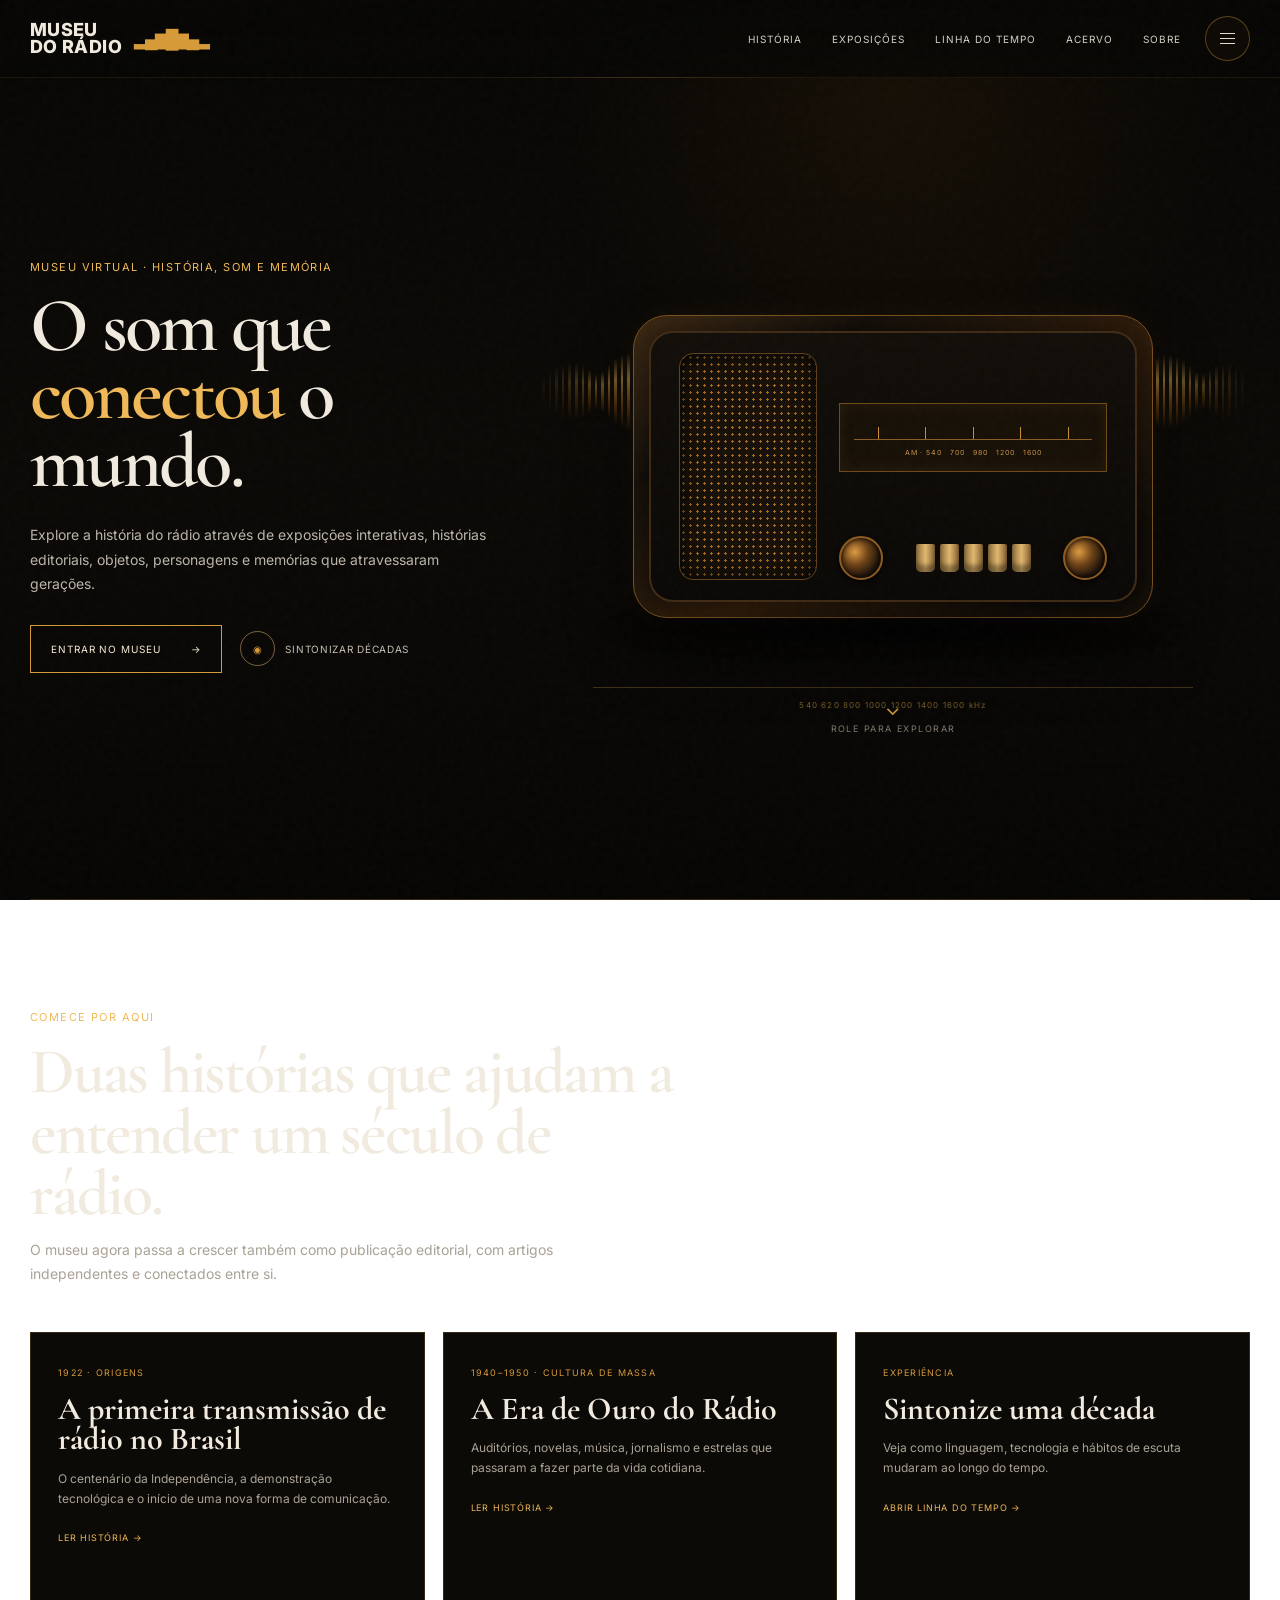
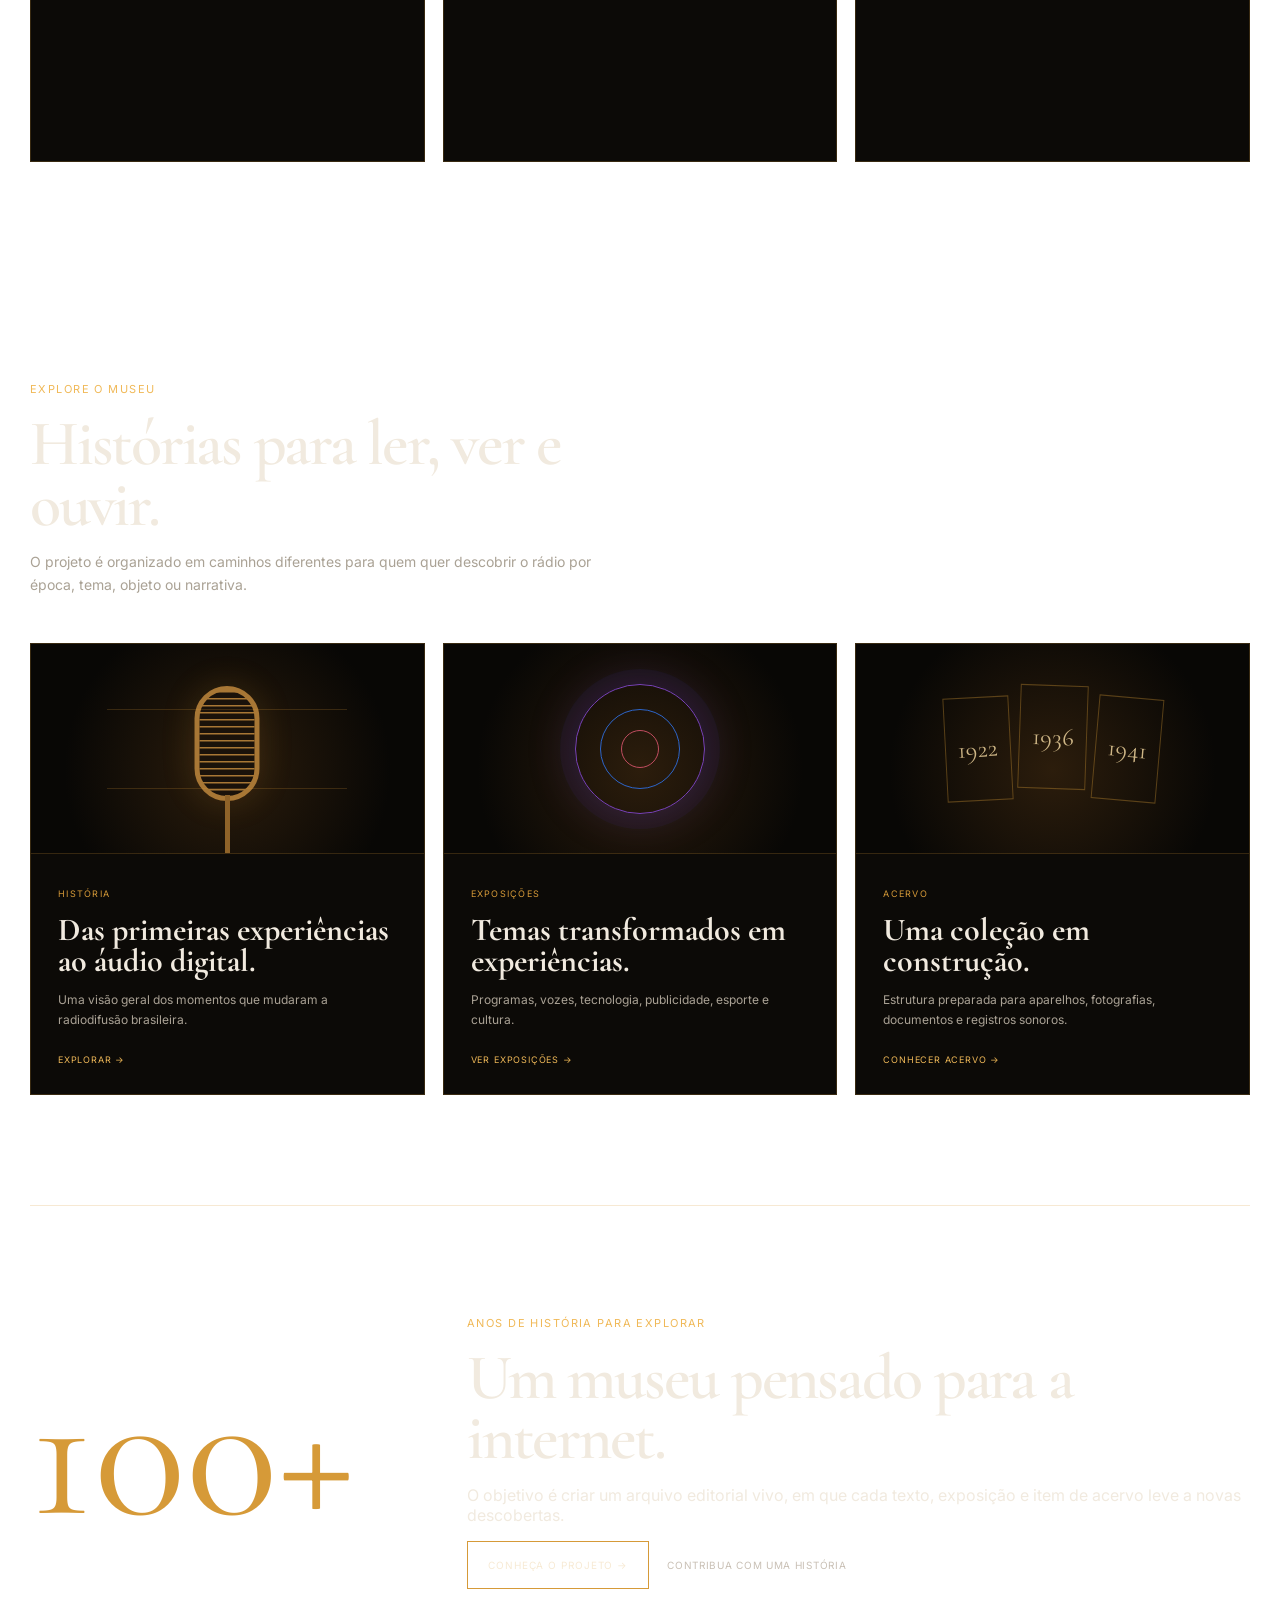
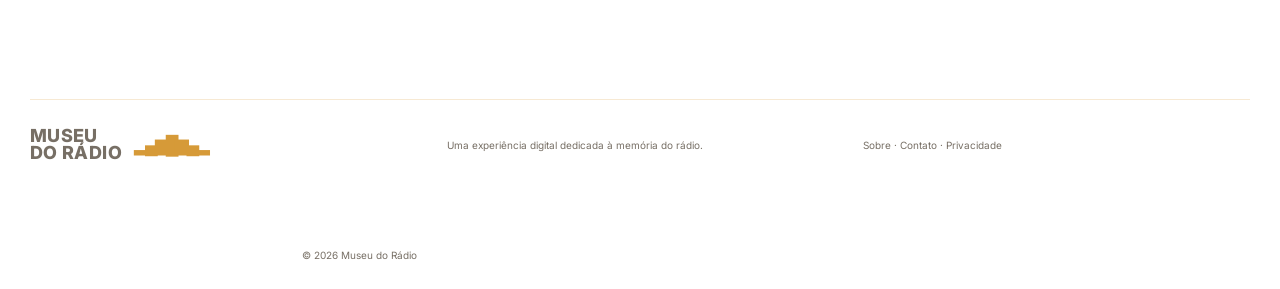
==== commit ee28c37c: "feat: connect institutional and editorial pages from homepage" ====
--- a/index.html
+++ b/index.html
@@ -5,17 +5,21 @@
   <meta name="viewport" content="width=device-width, initial-scale=1.0" />
   <meta name="description" content="Museu do Rádio — uma experiência digital sobre a história, as vozes e a tecnologia que conectaram gerações." />
   <title>Museu do Rádio</title>
-  <link rel="preconnect" href="https://fonts.googleapis.com"><link rel="preconnect" href="https://fonts.gstatic.com" crossorigin>
+  <link rel="preconnect" href="https://fonts.googleapis.com">
+  <link rel="preconnect" href="https://fonts.gstatic.com" crossorigin>
   <link href="https://fonts.googleapis.com/css2?family=Cormorant+Garamond:wght@500;600;700&family=Inter:wght@400;500;600;700&display=swap" rel="stylesheet">
-  <link rel="stylesheet" href="styles.css" /><link rel="stylesheet" href="site.css" />
+  <link rel="stylesheet" href="styles.css" />
+  <link rel="stylesheet" href="site.css" />
 </head>
 <body>
-  <div class="noise" aria-hidden="true"></div><div class="tuning-dot" aria-hidden="true"></div>
+  <div class="noise" aria-hidden="true"></div>
   <header class="site-header">
     <a class="brand" href="index.html" aria-label="Museu do Rádio - Início"><span class="brand-title">MUSEU<br>DO RÁDIO</span><span class="brand-wave" aria-hidden="true">▂▄▆█▆▄▂</span></a>
-    <nav class="desktop-nav" aria-label="Navegação principal"><a href="historia.html">História</a><a href="exposicoes.html">Exposições</a><a href="linha-do-tempo.html">Linha do tempo</a><a href="acervo.html">Acervo</a><a href="#sobre">Sobre</a></nav>
+    <nav class="desktop-nav" aria-label="Navegação principal">
+      <a href="historia.html">História</a><a href="exposicoes.html">Exposições</a><a href="linha-do-tempo.html">Linha do tempo</a><a href="acervo.html">Acervo</a><a href="sobre.html">Sobre</a>
+    </nav>
     <button class="menu-toggle" type="button" aria-label="Abrir menu" aria-expanded="false" aria-controls="mobile-menu"><span></span><span></span><span></span></button>
-    <nav class="mobile-menu" id="mobile-menu" aria-label="Navegação mobile"><a href="historia.html">História</a><a href="exposicoes.html">Exposições</a><a href="linha-do-tempo.html">Linha do tempo</a><a href="acervo.html">Acervo</a><a href="#sobre">Sobre</a></nav>
+    <nav class="mobile-menu" id="mobile-menu" aria-label="Navegação mobile"><a href="historia.html">História</a><a href="exposicoes.html">Exposições</a><a href="linha-do-tempo.html">Linha do tempo</a><a href="acervo.html">Acervo</a><a href="sobre.html">Sobre</a></nav>
   </header>
 
   <main>
@@ -23,8 +27,8 @@
       <div class="hero-copy reveal">
         <p class="eyebrow">MUSEU VIRTUAL · HISTÓRIA, SOM E MEMÓRIA</p>
         <h1>O som que <span>conectou</span> o mundo.</h1>
-        <p class="hero-text">Entre em um museu sem paredes. Explore a história do rádio por meio de exposições digitais, uma linha do tempo interativa, objetos, documentos e histórias que atravessam gerações.</p>
-        <div class="hero-actions"><a class="primary-button" href="historia.html">Entrar no museu <span>→</span></a><button class="audio-button" type="button" id="intro-button" aria-pressed="false"><span class="play-icon">▶</span><span id="intro-label">Ativar experiência sonora</span></button></div>
+        <p class="hero-text">Explore a história do rádio através de exposições interativas, histórias editoriais, objetos, personagens e memórias que atravessaram gerações.</p>
+        <div class="hero-actions"><a class="primary-button" href="historia.html">Entrar no museu <span>→</span></a><a class="audio-button" href="linha-do-tempo.html"><span class="play-icon">◉</span><span>Sintonizar décadas</span></a></div>
       </div>
       <div class="hero-art reveal" aria-label="Ilustração de um rádio antigo com onda sonora animada">
         <div class="wave-field" aria-hidden="true" id="wave-field"></div>
@@ -33,38 +37,36 @@
       </div>
     </section>
 
-    <div class="home-marquee" aria-hidden="true"><div class="home-marquee-track"><span>1922 · primeiras transmissões</span><span>Era de ouro</span><span>Radionovelas</span><span>Transistores</span><span>FM</span><span>Jornalismo</span><span>Streaming</span><span>Podcasts</span><span>1922 · primeiras transmissões</span><span>Era de ouro</span><span>Radionovelas</span><span>Transistores</span><span>FM</span><span>Jornalismo</span><span>Streaming</span><span>Podcasts</span></div></div>
-
     <section class="content-section">
-      <div class="section-heading reveal"><p class="eyebrow">COMECE SUA VISITA</p><h2>Quatro portas de entrada.</h2><p>O visitante pode seguir uma narrativa histórica, escolher uma exposição, atravessar décadas ou investigar o acervo digital.</p></div>
-      <div class="portal-grid">
-        <article class="portal-feature reveal"><span class="giant-year">1922</span><span class="museum-kicker">História do rádio</span><h3>Quando uma voz atravessou o ar.</h3><p>Da transmissão de 1922 à consolidação da Rádio Sociedade, da era de ouro aos transistores e ao streaming: uma narrativa para entender como o rádio mudou o cotidiano brasileiro.</p><a class="text-link" href="historia.html">Começar pela história →</a></article>
-        <div class="portal-list reveal"><a href="exposicoes.html"><strong>01</strong><div><h3>Exposições</h3><p>Experiências temáticas sobre vozes, tecnologia e memória.</p></div><b>→</b></a><a href="linha-do-tempo.html"><strong>02</strong><div><h3>Linha do tempo</h3><p>Navegue década por década e acompanhe as mudanças do meio.</p></div><b>→</b></a><a href="acervo.html"><strong>03</strong><div><h3>Acervo digital</h3><p>Objetos, áudios e documentos organizados para futuras coleções.</p></div><b>→</b></a><a href="#sobre"><strong>04</strong><div><h3>Sobre o museu</h3><p>Entenda a proposta de um museu criado para existir online.</p></div><b>→</b></a></div>
+      <div class="section-heading reveal"><p class="eyebrow">COMECE POR AQUI</p><h2>Duas histórias que ajudam a entender um século de rádio.</h2><p>O museu agora passa a crescer também como publicação editorial, com artigos independentes e conectados entre si.</p></div>
+      <div class="cards-grid">
+        <article class="museum-card reveal"><div class="card-content"><span>1922 · ORIGENS</span><h3>A primeira transmissão de rádio no Brasil</h3><p>O centenário da Independência, a demonstração tecnológica e o início de uma nova forma de comunicação.</p><a href="artigos/primeira-transmissao-radio-brasil.html">Ler história →</a></div></article>
+        <article class="museum-card reveal"><div class="card-content"><span>1940–1950 · CULTURA DE MASSA</span><h3>A Era de Ouro do Rádio</h3><p>Auditórios, novelas, música, jornalismo e estrelas que passaram a fazer parte da vida cotidiana.</p><a href="artigos/era-de-ouro-do-radio.html">Ler história →</a></div></article>
+        <article class="museum-card reveal"><div class="card-content"><span>EXPERIÊNCIA</span><h3>Sintonize uma década</h3><p>Veja como linguagem, tecnologia e hábitos de escuta mudaram ao longo do tempo.</p><a href="linha-do-tempo.html">Abrir linha do tempo →</a></div></article>
       </div>
     </section>
 
-    <section class="content-section" id="exposicoes">
-      <div class="section-heading reveal"><p class="eyebrow">EXPOSIÇÕES EM DESTAQUE</p><h2>Histórias para ver, ouvir e sentir.</h2><p>O rádio é tratado como cultura, tecnologia e memória — não apenas como um aparelho.</p></div>
+    <section class="exhibitions content-section" id="exposicoes">
+      <div class="section-heading reveal"><p class="eyebrow">EXPLORE O MUSEU</p><h2>Histórias para ler, ver e ouvir.</h2><p>O projeto é organizado em caminhos diferentes para quem quer descobrir o rádio por época, tema, objeto ou narrativa.</p></div>
       <div class="cards-grid">
-        <article class="museum-card reveal"><div class="card-visual microphone-visual"><div class="mic"></div><div class="sound-lines"></div></div><div class="card-content"><span>VOZES</span><h3>Vozes que ecoam para sempre.</h3><p>Locutores, atores, repórteres e artistas transformaram voz em presença.</p><a href="exposicoes.html">Entrar na exposição →</a></div></article>
-        <article class="museum-card reveal"><div class="card-visual frequency-visual"><div class="frequency-ring"></div></div><div class="card-content"><span>TECNOLOGIA</span><h3>Do cristal ao transistor.</h3><p>Uma viagem pelos dispositivos e invenções que fizeram o som viajar.</p><a href="exposicoes.html">Entrar na exposição →</a></div></article>
-        <article class="museum-card reveal"><div class="card-visual memory-visual"><span>1922</span><span>1950</span><span>2000</span></div><div class="card-content"><span>MEMÓRIA</span><h3>O Brasil ao redor do rádio.</h3><p>Notícias, música, futebol e radionovelas como parte da vida cotidiana.</p><a href="exposicoes.html">Entrar na exposição →</a></div></article>
+        <article class="museum-card reveal"><div class="card-visual microphone-visual" aria-hidden="true"><div class="mic"></div><div class="sound-lines"></div></div><div class="card-content"><span>HISTÓRIA</span><h3>Das primeiras experiências ao áudio digital.</h3><p>Uma visão geral dos momentos que mudaram a radiodifusão brasileira.</p><a href="historia.html">Explorar →</a></div></article>
+        <article class="museum-card reveal"><div class="card-visual frequency-visual" aria-hidden="true"><div class="frequency-ring"></div></div><div class="card-content"><span>EXPOSIÇÕES</span><h3>Temas transformados em experiências.</h3><p>Programas, vozes, tecnologia, publicidade, esporte e cultura.</p><a href="exposicoes.html">Ver exposições →</a></div></article>
+        <article class="museum-card reveal"><div class="card-visual memory-visual" aria-hidden="true"><span>1922</span><span>1936</span><span>1941</span></div><div class="card-content"><span>ACERVO</span><h3>Uma coleção em construção.</h3><p>Estrutura preparada para aparelhos, fotografias, documentos e registros sonoros.</p><a href="acervo.html">Conhecer acervo →</a></div></article>
       </div>
     </section>
 
-    <section class="content-section">
-      <div class="section-heading reveal"><p class="eyebrow">EXPLORE POR TEMA</p><h2>O rádio é muitas histórias ao mesmo tempo.</h2></div>
-      <div class="theme-grid reveal"><a class="theme-card" href="historia.html#ouro"><div class="theme-icon">Aa</div><h3>Voz & linguagem</h3><p>Locução, dramaturgia, jornalismo, humor e a arte de criar imagens apenas com som.</p></a><a class="theme-card" href="acervo.html"><div class="theme-icon">◉</div><h3>Aparelhos</h3><p>Dos receptores domésticos aos rádios portáteis e à transformação dos estúdios.</p></a><a class="theme-card" href="linha-do-tempo.html"><div class="theme-icon">↝</div><h3>Sociedade</h3><p>Como o rádio acompanhou mudanças políticas, culturais, musicais e comportamentais.</p></a><a class="theme-card" href="historia.html#digital"><div class="theme-icon">∞</div><h3>Futuro do áudio</h3><p>Streaming, podcasts e novas formas de uma linguagem que continua se reinventando.</p></a></div>
+    <section class="about content-section">
+      <div class="about-number reveal">100+</div>
+      <div class="about-copy reveal"><p class="eyebrow">ANOS DE HISTÓRIA PARA EXPLORAR</p><h2>Um museu pensado para a internet.</h2><p>O objetivo é criar um arquivo editorial vivo, em que cada texto, exposição e item de acervo leve a novas descobertas.</p><div class="hero-actions"><a class="primary-button" href="sobre.html">Conheça o projeto →</a><a class="audio-button" href="contato.html">Contribua com uma história</a></div></div>
     </section>
-
-    <section class="content-section">
-      <div class="section-heading reveal"><p class="eyebrow">TRÊS MARCOS PARA COMEÇAR</p><h2>Mais de um século em ondas.</h2></div>
-      <div class="fact-strip reveal"><div class="fact"><strong>1922</strong><span>Uma transmissão durante o Centenário da Independência marca simbolicamente o início da radiodifusão no Brasil.</span></div><div class="fact"><strong>1923</strong><span>É fundada a Rádio Sociedade do Rio de Janeiro, ligada ao projeto educativo de Edgard Roquette-Pinto.</span></div><div class="fact"><strong>100+</strong><span>Anos depois, a linguagem do rádio continua viva em emissoras, streaming, web rádios e podcasts.</span></div></div>
-    </section>
-
-    <section class="about content-section" id="sobre"><div class="about-number reveal">100%</div><div class="about-copy reveal"><p class="eyebrow">UM MUSEU SEM PAREDES</p><h2>Feito para existir na internet.</h2><p>O Museu do Rádio não depende de um endereço físico. A proposta é usar a própria linguagem digital — movimento, som, navegação e interação — para preservar e apresentar a memória radiofônica. Nesta primeira fase, o conteúdo funciona como base editorial e curatorial para receber coleções reais posteriormente.</p><a class="primary-button" href="acervo.html">Conhecer o acervo <span>→</span></a></div></section>
   </main>
 
-  <footer><a class="brand footer-brand" href="index.html"><span class="brand-title">MUSEU<br>DO RÁDIO</span><span class="brand-wave">▂▄▆█▆▄▂</span></a><p>Uma experiência digital dedicada à memória do rádio.</p><span>© <span id="year"></span> Museu do Rádio</span></footer>
+  <footer>
+    <a class="brand footer-brand" href="index.html"><span class="brand-title">MUSEU<br>DO RÁDIO</span><span class="brand-wave">▂▄▆█▆▄▂</span></a>
+    <p>Uma experiência digital dedicada à memória do rádio.</p>
+    <div><a href="sobre.html">Sobre</a> · <a href="contato.html">Contato</a> · <a href="privacidade.html">Privacidade</a></div>
+    <span>© <span id="year"></span> Museu do Rádio</span>
+  </footer>
   <script src="script.js"></script><script src="site.js"></script>
-</body></html>+</body>
+</html>
